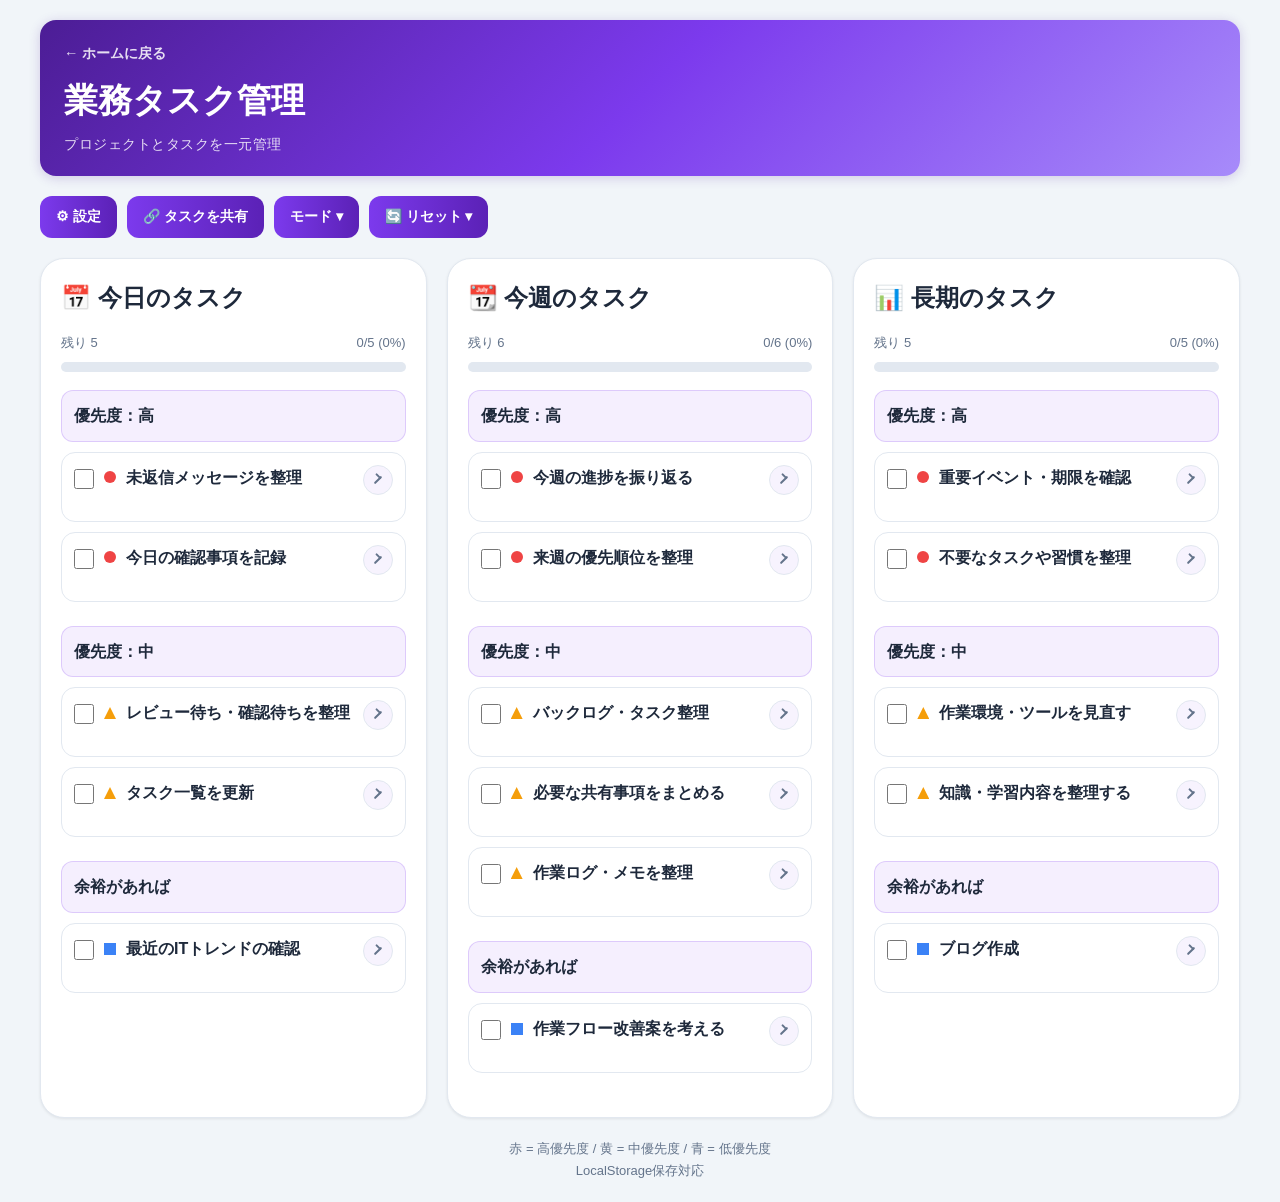
==== daily.html @ 9c2cf540 "違和感解消" ====
<!DOCTYPE html>
<html lang="ja">
<head>
  <meta charset="UTF-8">
  <meta name="viewport" content="width=device-width, initial-scale=1.0">
  <meta name="description" content="業務タスク管理 - プロジェクトとタスクを一元管理する高機能ツール">
  <title>業務タスク管理 | Focus Ops</title>
  
  <!-- CSS Modules -->
  <link rel="stylesheet" href="./css/variables.css?v=2.0.0">
  <link rel="stylesheet" href="./css/base.css?v=2.0.0">
  <link rel="stylesheet" href="./css/layout.css?v=2.0.0">
  <link rel="stylesheet" href="./css/components.css?v=2.0.0">
  <link rel="stylesheet" href="./css/tasks.css?v=2.0.0">
  <link rel="stylesheet" href="./css/modals.css?v=2.0.0">
  <link rel="stylesheet" href="./css/responsive.css?v=2.0.0">
  
  <!-- JavaScript Modules -->
  <script defer src="./js/constants.js?v=2.0.0"></script>
  <script defer src="./js/storage.js?v=2.0.0"></script>
  <script defer src="./js/state.js?v=2.0.0"></script>
  <script defer src="./js/utils.js?v=2.0.0"></script>
  <script defer src="./js/taskMetadata.js?v=2.0.0"></script>
  <script defer src="./js/taskRenderer.js?v=2.0.0"></script>
  <script defer src="./js/menuHandlers.js?v=2.0.0"></script>
  <script defer src="./js/settings.js?v=2.0.0"></script>
  <script defer src="./js/eventHandlers.js?v=2.0.0"></script>
  <script defer src="./js/main.js?v=2.0.0"></script>
</head>

<body>
  <!-- スクリーンリーダー用ライブリージョン -->
  <div id="sr-announcer" class="sr-only" role="status" aria-live="polite" aria-atomic="true"></div>

  <div class="container">
    <header>
      <div class="header-content">
        <div>
          <a href="index.html" class="home-link">← ホームに戻る</a>
          <h1 class="title">業務タスク管理</h1>
          <p class="subtitle">プロジェクトとタスクを一元管理</p>
        </div>
        <div class="mobile-actions">
          <button 
            id="menuToggleBtn" 
            class="menu-toggle" 
            type="button" 
            aria-label="メニューを開く"
            aria-expanded="false"
          >
            <span class="hamburger-icon"></span>
            <span class="hamburger-icon"></span>
            <span class="hamburger-icon"></span>
          </button>
        </div>
      </div>
    </header>

    <nav class="topbar" id="topbar" role="navigation" aria-label="タスク管理操作">
      <button
        id="settingsBtn"
        class="btn-main"
        type="button"
      >
        ⚙ 設定
      </button>

      <button
        id="shareTasksBtn"
        class="btn-main"
        type="button"
      >
        🔗 タスクを共有
      </button>

      <button
        id="restoreImportBackupBtn"
        class="btn-main"
        type="button"
        hidden
      >
        ↩ 取り込み前に戻す
      </button>

      <div class="reset-dropdown-wrap mode-dropdown-wrap">
        <button
          id="modeMenuBtn"
          class="btn-main"
          type="button"
          aria-haspopup="true"
          aria-expanded="false"
        >
          モード ▾
        </button>
        <div id="modeDropdown" class="reset-dropdown mode-dropdown" hidden>
          <button class="reset-dropdown-item mode-toggle-item" type="button" id="minimumBtn" aria-pressed="false">
            <span class="reset-item-label">最低限モード</span>
            <span class="mode-state-badge" id="minimumModeBadge">OFF</span>
          </button>
          <div class="reset-dropdown-divider"></div>
          <button class="reset-dropdown-item mode-toggle-item" type="button" id="displayModeBtn" aria-pressed="false">
            <span class="reset-item-label">表示モード</span>
            <span class="mode-state-badge" id="displayModeBadge">シンプル</span>
          </button>
          <div class="reset-dropdown-divider"></div>
          <button class="reset-dropdown-item mode-toggle-item" type="button" id="adminModeBtn" aria-pressed="false">
            <span class="reset-item-label">管理者モード</span>
            <span class="mode-state-badge" id="adminModeBadge">OFF</span>
          </button>
        </div>
      </div>

      <div class="reset-dropdown-wrap">
        <button
          id="resetMenuBtn"
          class="btn-main"
          type="button"
          aria-haspopup="true"
          aria-expanded="false"
        >
          🔄 リセット ▾
        </button>
        <div id="resetDropdown" class="reset-dropdown" hidden>
          <button class="reset-dropdown-item" type="button" id="dailyResetBtn" data-category="daily">
            <span class="reset-item-label">今日リセット</span>
            <span class="reset-item-desc">今日のチェックを解除</span>
          </button>
          <button class="reset-dropdown-item" type="button" id="weeklyResetBtn" data-category="weekly">
            <span class="reset-item-label">今週リセット</span>
            <span class="reset-item-desc">今週のチェックを解除</span>
          </button>
          <button class="reset-dropdown-item" type="button" id="seasonResetBtn" data-category="season">
            <span class="reset-item-label">長期リセット</span>
            <span class="reset-item-desc">長期タスクのチェックを解除</span>
          </button>
          <div class="reset-dropdown-divider"></div>
          <button class="reset-dropdown-item reset-dropdown-item--danger" type="button" id="resetAllBtn">
            <span class="reset-item-label">全リセット</span>
            <span class="reset-item-desc">全てのデータを初期化</span>
          </button>
        </div>
      </div>

      <button
        id="kanbanViewBtn"
        class="btn-main toggle-btn"
        type="button"
      >
        カンバンビュー
      </button>
    </nav>

    <div class="menu-overlay" id="menuOverlay"></div>

    <div id="minimumModeNotice" class="mode-notice" hidden role="status" aria-live="polite">
      <strong>最低限モード</strong>
      <span id="minimumModeNoticeText">高優先度のみ表示中</span>
    </div>

    <main class="grid" aria-label="タスクリスト">
      <section class="card" aria-labelledby="daily-title">
        <h2 id="daily-title">📅 今日のタスク</h2>

        <div class="progress-wrap">
          <div class="progress-top">
            <span id="dailyRemain" aria-live="polite"></span>
            <span id="dailyProgress" aria-live="polite"></span>
          </div>

          <div class="progress" role="progressbar" aria-label="今日のタスク進捗">
            <div class="progress-bar" id="dailyBar"></div>
          </div>
        </div>

        <div id="dailyContainer"></div>
      </section>

      <section class="card" aria-labelledby="weekly-title">
        <h2 id="weekly-title">📆 今週のタスク</h2>

        <div class="progress-wrap">
          <div class="progress-top">
            <span id="weeklyRemain" aria-live="polite"></span>
            <span id="weeklyProgress" aria-live="polite"></span>
          </div>

          <div class="progress" role="progressbar" aria-label="今週のタスク進捗">
            <div class="progress-bar" id="weeklyBar"></div>
          </div>
        </div>

        <div id="weeklyContainer"></div>
      </section>

      <section class="card" aria-labelledby="season-title">
        <h2 id="season-title">📊 長期のタスク</h2>

        <div class="progress-wrap">
          <div class="progress-top">
            <span id="seasonRemain" aria-live="polite"></span>
            <span id="seasonProgress" aria-live="polite"></span>
          </div>

          <div class="progress" role="progressbar" aria-label="長期のタスク進捗">
            <div class="progress-bar" id="seasonBar"></div>
          </div>
        </div>

        <div id="seasonContainer"></div>
      </section>
    </main>

    <!-- カンバンボード -->
    <div id="kanbanBoard" class="kanban-board" style="display:none;"></div>

    <footer class="info">
      赤 = 高優先度 / 黄 = 中優先度 / 青 = 低優先度<br>
      LocalStorage保存対応
    </footer>
  </div>

  <!-- 設定モーダル -->
  <div id="settingsModal" class="modal" role="dialog" aria-labelledby="settingsModalTitle" aria-modal="true">
    <div class="modal-content">
      <div class="modal-header">
        <h2 id="settingsModalTitle">タスク設定</h2>
        <button id="closeSettingsBtn" class="close-btn" type="button" aria-label="閉じる">&times;</button>
      </div>

      <div class="modal-body">
        <div class="tabs">
          <button id="visibilityTab" class="tab-btn active" type="button">表示設定</button>
          <button id="customTaskTab" class="tab-btn" type="button">カスタムタスク</button>
          <button id="tagProjectTab" class="tab-btn" type="button">管理</button>
        </div>

        <!-- 表示設定タブ -->
        <div id="visibilityPanel" class="tab-panel active">
          <div class="panel-header">
            <p class="panel-description">各タスクの表示/非表示を設定できます。</p>
            <button id="resetVisibilityBtn" class="btn-main btn-small" type="button">表示設定をリセット</button>
          </div>
          
          <div class="settings-section">
            <h3>今日のタスク</h3>
            <div id="dailyVisibilitySettings" class="task-list"></div>
          </div>

          <div class="settings-section">
            <h3>今週のタスク</h3>
            <div id="weeklyVisibilitySettings" class="task-list"></div>
          </div>

          <div class="settings-section">
            <h3>長期のタスク</h3>
            <div id="seasonVisibilitySettings" class="task-list"></div>
          </div>
        </div>

        <!-- カスタムタスクタブ -->
        <div id="customTaskPanel" class="tab-panel">
          <div class="panel-header">
            <p class="panel-description">独自のタスクを追加できます。</p>
            <div class="button-group">
              <button id="resetEditedDefaultTasksBtn" class="btn-main btn-small" type="button">デフォルトタスク編集をリセット</button>
              <button id="resetCustomTasksBtn" class="btn-danger btn-small" type="button">全カスタムタスクを削除</button>
            </div>
          </div>
          
          <form id="addTaskForm" class="add-task-form">
            <div class="form-group">
              <label for="taskType">カテゴリ</label>
              <select id="taskType" required>
                <option value="daily">今日のタスク</option>
                <option value="weekly">今週のタスク</option>
                <option value="season">長期のタスク</option>
              </select>
            </div>

            <div class="form-group">
              <label for="taskTitle">タスク名</label>
              <input type="text" id="taskTitle" placeholder="例: 新しいタスク" required>
            </div>

            <div class="form-group">
              <label for="taskPriority">優先度（自動でサブカテゴリ分けされます）</label>
              <select id="taskPriority" required>
                <option value="high">高（優先度：高）- 赤</option>
                <option value="mid">中（優先度：中）- 黄</option>
                <option value="low">低（余裕があれば）- 青</option>
              </select>
            </div>

            <div class="form-group">
              <label for="taskProject">プロジェクト（任意）</label>
              <select id="taskProject">
                <option value="">選択してください</option>
              </select>
            </div>

            <div class="form-group" id="taskAssigneeGroup" style="display:none;">
              <label id="taskAssigneeLabel">担当者（管理者モード時）</label>
              <div id="taskAssigneeChecklist" class="assignee-checklist" role="group" aria-labelledby="taskAssigneeLabel"></div>
              <small id="taskAssigneeHelp" class="form-help-text">複数選択可（チェックで選択）</small>
            </div>

            <div class="form-group">
              <label for="taskDeadline">締め切り（任意）</label>
              <input type="date" id="taskDeadline">
            </div>

            <div class="form-group">
              <label for="taskTags">タグ（任意・複数選択可）</label>
              <div id="taskTags" class="tag-selector"></div>
            </div>

            <div class="form-group">
              <label for="taskEstimatedTime">予想作業時間（任意）</label>
              <div class="time-input-group">
                <input type="number" id="taskEstimatedHours" min="0" max="99" placeholder="0">
                <span>時間</span>
                <input type="number" id="taskEstimatedMinutes" min="0" max="59" placeholder="0">
                <span>分</span>
              </div>
            </div>

            <div class="form-group">
              <label for="taskComment">メモ（任意）</label>
              <textarea id="taskComment" placeholder="例: 毎週月曜日に実施" rows="3"></textarea>
            </div>

            <button type="submit" class="btn-main">タスクを追加</button>
          </form>

          <div class="settings-section">
            <h3>追加済みカスタムタスク</h3>
            <div id="customTaskList" class="custom-task-list"></div>
          </div>

        </div>

        <!-- タグ・プロジェクトタブ -->
        <div id="tagProjectPanel" class="tab-panel">
          <div class="subtabs" role="tablist" aria-label="管理タブ切り替え">
            <button id="tagManagementSubTab" class="subtab-btn active" type="button">タグ</button>
            <button id="projectManagementSubTab" class="subtab-btn" type="button">プロジェクト</button>
            <button id="assigneeManagementSubTab" class="subtab-btn" type="button">担当者</button>
            <button id="managementKanbanSubTab" class="subtab-btn" type="button">カンバン管理</button>
          </div>

          <div id="tagManagementSubPanel" class="subtab-panel active">
            <div class="settings-section">
              <h3>タグ管理</h3>
              <div class="panel-header">
                <p class="panel-description">追加・編集したタグを初期状態に戻せます。</p>
                <button type="button" id="resetTagsBtn" class="btn-main btn-small">タグをリセット</button>
              </div>
              <form id="tagManagerForm" class="add-task-form">
                <div class="form-group">
                  <label for="tagManagerName">タグ名</label>
                  <input type="text" id="tagManagerName" maxlength="20" placeholder="例: 顧客対応" required>
                </div>
                <div class="form-group">
                  <label for="tagManagerColor">色</label>
                  <input type="color" id="tagManagerColor" value="#3b82f6" required>
                </div>
                <button type="submit" class="btn-main">タグを追加</button>
                <button type="button" id="tagManagerCancelEdit" class="btn-secondary cancel-edit-btn">編集をキャンセル</button>
              </form>
              <div id="tagManagerList" class="custom-task-list"></div>
            </div>
          </div>

          <div id="projectManagementSubPanel" class="subtab-panel">
            <div class="settings-section">
              <h3>プロジェクト管理</h3>
              <div class="panel-header">
                <p class="panel-description">追加・編集したプロジェクトを初期状態に戻せます。</p>
                <button type="button" id="resetProjectsBtn" class="btn-main btn-small">プロジェクトをリセット</button>
              </div>
              <form id="projectManagerForm" class="add-task-form">
                <div class="form-group">
                  <label for="projectManagerName">プロジェクト名</label>
                  <input type="text" id="projectManagerName" maxlength="20" placeholder="例: 新規施策" required>
                </div>
                <div class="form-group">
                  <label for="projectManagerColor">色</label>
                  <input type="color" id="projectManagerColor" value="#8b5cf6" required>
                </div>
                <button type="submit" class="btn-main">プロジェクトを追加</button>
                <button type="button" id="projectManagerCancelEdit" class="btn-secondary cancel-edit-btn">編集をキャンセル</button>
              </form>
              <div id="projectManagerList" class="custom-task-list"></div>
            </div>
          </div>

          <div id="assigneeManagementSubPanel" class="subtab-panel">
            <div class="settings-section">
              <h3>担当者管理</h3>
              <div class="panel-header">
                <p class="panel-description">担当者候補を登録すると、タスク編集時の候補として利用できます。</p>
              </div>
              <form id="assigneeManagerForm" class="add-task-form">
                <div class="form-group">
                  <label for="assigneeManagerName">担当者名</label>
                  <input type="text" id="assigneeManagerName" maxlength="30" placeholder="例: 山田 / Team-A" required>
                </div>
                <button type="submit" class="btn-main">担当者を追加</button>
                <button type="button" id="assigneeManagerCancelEdit" class="btn-secondary cancel-edit-btn">編集をキャンセル</button>
              </form>
              <div id="assigneeManagerList" class="custom-task-list"></div>
            </div>
          </div>

          <div id="managementKanbanSubPanel" class="subtab-panel">
            <div class="settings-section">
              <h3>ステータス管理</h3>
              <div class="panel-header">
                <p class="panel-description">カンバンのステータスを追加・編集・削除できます。</p>
                <button type="button" class="btn-main btn-small" onclick="resetKanbanStatuses()">ステータスをリセット</button>
              </div>
              <form id="statusManagerForm" class="add-task-form">
                <div class="form-group">
                  <label for="statusManagerName">ステータス名</label>
                  <input type="text" id="statusManagerName" maxlength="20" placeholder="例: テスト中" required>
                </div>
                <div class="form-group">
                  <label for="statusManagerColor">色</label>
                  <input type="color" id="statusManagerColor" value="#6b7280" required>
                </div>
                <button type="submit" class="btn-main">ステータスを追加</button>
                <button type="button" id="statusManagerCancelEdit" class="btn-secondary cancel-edit-btn" style="display:none;">編集をキャンセル</button>
              </form>
              <div id="statusManagerList" class="custom-task-list"></div>
            </div>
          </div>
        </div>
      </div>
    </div>
  </div>

  <!-- トーストコンテナ -->
  <div id="toastContainer" class="toast-container" aria-live="polite" aria-atomic="true"></div>
</body>
</html>
---- css/variables.css ----
/* ============================================================================
   CSS Variables (カラーパレット)
   ============================================================================ */
:root {
  /* 背景色 */
  --bg: #f1f5f9;
  --card: #ffffff;
  --line: #e2e8f0;

  /* テキスト色 */
  --text: #1e293b;
  --sub: #64748b;

  /* アクセント色 */
  --neon: #7c3aed;
  --purple: #5b21b6;

  /* 優先度色 */
  --high: #ef4444;
  --mid: #f59e0b;
  --low: #3b82f6;
}
---- css/base.css ----
/* ============================================================================
   リセット & 基本スタイル
   ============================================================================ */
* {
  box-sizing: border-box;
}

body {
  margin: 0;
  padding: 20px;

  background: var(--bg);

  color: var(--text);
  font-family: -apple-system, BlinkMacSystemFont, 'Segoe UI', 'Noto Sans JP', sans-serif;
  line-height: 1.6;
}

/* ============================================================================
   モーダル表示時のスクロール防止
   ============================================================================ */
body.no-scroll {
  overflow: hidden;
  /* スクロールバーの幅を動的に設定（JSから） */
}

/* ============================================================================
   アクセシビリティ: フォーカス表示
   ============================================================================ */
*:focus-visible {
  outline: 3px solid var(--neon);
  outline-offset: 2px;
  border-radius: 4px;
}

/* ボタンのフォーカス */
button:focus-visible {
  outline: 3px solid var(--neon);
  outline-offset: 3px;
  box-shadow: 0 0 0 3px rgba(124, 58, 237, 0.2);
}

/* チェックボックスのフォーカス */
input[type="checkbox"]:focus-visible {
  outline: 3px solid var(--neon);
  outline-offset: 2px;
  box-shadow: 0 0 0 3px rgba(124, 58, 237, 0.2);
}

/* タスク要素全体のフォーカス */
.task:focus-within {
  border-color: var(--neon);
  box-shadow: 0 0 0 2px rgba(124, 58, 237, 0.15);
  background: rgba(124, 58, 237, 0.03);
}

/* スクリーンリーダー専用テキスト */
.sr-only {
  position: absolute;
  width: 1px;
  height: 1px;
  padding: 0;
  margin: -1px;
  overflow: hidden;
  clip: rect(0, 0, 0, 0);
  white-space: nowrap;
  border-width: 0;
}

/* アニメーション無効化の配慮 */
@media (prefers-reduced-motion: reduce) {
  *,
  *::before,
  *::after {
    animation-duration: 0.01ms !important;
    animation-iteration-count: 1 !important;
    transition-duration: 0.01ms !important;
    scroll-behavior: auto !important;
  }
}
---- css/layout.css ----
/* ============================================================================
   レイアウト
   ============================================================================ */
.container {
  max-width: 1200px;
  margin: auto;
}

.grid {
  display: grid;
  grid-template-columns: repeat(auto-fit, minmax(300px, 1fr));
  gap: 20px;
}

/* ============================================================================
   ヘッダー & タイトル
   ============================================================================ */
header {
  background: linear-gradient(135deg, #4c1d95 0%, #7c3aed 50%, #a78bfa 100%);
  color: #fff;
  padding: 20px 24px;
  border-radius: 16px;
  box-shadow: 0 2px 12px rgba(76, 29, 149, 0.2);
  margin-bottom: 20px;
}

header .home-link {
  color: rgba(255, 255, 255, 0.85);
}

header .home-link:hover {
  color: #ffffff;
}

header .subtitle {
  color: rgba(255, 255, 255, 0.85);
  opacity: 1;
}

.header-content {
  display: flex;
  justify-content: space-between;
  align-items: center;
  margin-bottom: 0;
}

.title {
  font-size: 34px;
  font-weight: bold;
  margin: 0 0 6px 0;
}

.subtitle {
  color: var(--sub);
  margin: 0;
  font-size: 14px;
  font-weight: 500;
  letter-spacing: 0.5px;
  opacity: 0.9;
}

/* モバイルアクション（今日のタスクリセット + メニュー） */
.mobile-actions {
  display: flex;
  gap: 10px;
  align-items: center;
}

/* 表示切り替えクラス */
.mobile-only {
  display: none;
}

.desktop-only {
  display: inline-block;
}

.status-online {
  display: flex;
  align-items: center;
  justify-content: center;
  gap: 8px;
}

.status-indicator {
  width: 8px;
  height: 8px;
  border-radius: 50%;
  background: var(--neon);
  animation: pulse 2s ease-in-out infinite;
}

@keyframes pulse {
  0%, 100% {
    opacity: 1;
    transform: scale(1);
  }
  50% {
    opacity: 0.6;
    transform: scale(1.2);
  }
}

/* ハンバーガーメニューボタン */
.menu-toggle {
  display: none;
  flex-direction: column;
  justify-content: center;
  align-items: center;
  gap: 5px;
  width: 46px;
  height: 46px;
  background: rgba(255, 255, 255, 0.16);
  border: 1px solid rgba(255, 255, 255, 0.35);
  border-radius: 12px;
  box-shadow: 0 4px 14px rgba(30, 27, 75, 0.28);
  cursor: pointer;
  padding: 10px;
  z-index: 1001;
  flex-shrink: 0;
}

.menu-toggle:hover {
  background: rgba(255, 255, 255, 0.24);
  border-color: rgba(255, 255, 255, 0.55);
  transform: none;
  filter: none;
}

.menu-toggle:focus-visible {
  outline: 2px solid #ffffff;
  outline-offset: 2px;
}

.menu-toggle.active {
  background: rgba(255, 255, 255, 0.28);
}

.hamburger-icon {
  width: 22px;
  height: 2.8px;
  background: #ffffff;
  border-radius: 2px;
  transition: all 0.3s ease;
}

.menu-toggle.active .hamburger-icon:nth-child(1) {
  transform: translateY(7.5px) rotate(45deg);
}

.menu-toggle.active .hamburger-icon:nth-child(2) {
  opacity: 0;
}

.menu-toggle.active .hamburger-icon:nth-child(3) {
  transform: translateY(-7.5px) rotate(-45deg);
}

/* メニューオーバーレイ */
/* ホームに戻るリンク */
.home-link {
  display: inline-block;
  margin-bottom: 8px;
  color: #8b5cf6;
  text-decoration: none;
  font-size: 0.9rem;
  font-weight: 600;
  transition: color 0.2s;
}
.home-link:hover { color: #7c3aed; }

.menu-overlay {
  display: none;
  position: fixed;
  top: 0;
  left: 0;
  width: 100%;
  height: 100%;
  background: rgba(0, 0, 0, 0.7);
  z-index: 999;
  opacity: 0;
  transition: opacity 0.3s ease;
}

.menu-overlay.active {
  opacity: 1;
}

/* ============================================================================
   トップバー（ボタン群）
   ============================================================================ */
.topbar {
  display: flex;
  gap: 10px;
  flex-wrap: wrap;
  margin-bottom: 20px;
  align-items: center;
}

.mode-notice {
  margin: -8px 0 18px;
  padding: 10px 12px;
  border-radius: 10px;
  border: 1px solid rgba(239, 68, 68, 0.28);
  background: rgba(239, 68, 68, 0.07);
  color: #7f1d1d;
  display: flex;
  gap: 8px;
  align-items: center;
  font-size: 13px;
}

.mode-notice[hidden] {
  display: none !important;
}

.mode-notice strong {
  display: inline-flex;
  align-items: center;
  gap: 4px;
  color: #991b1b;
}

/* リセットドロップダウン */
.reset-dropdown-wrap {
  position: relative;
}

.reset-dropdown {
  position: absolute;
  top: calc(100% + 6px);
  left: 0;
  z-index: 1000;
  background: var(--card);
  border: 1px solid var(--line);
  border-radius: 12px;
  box-shadow: 0 6px 24px rgba(0, 0, 0, 0.15);
  min-width: 200px;
  overflow: hidden;
}

.reset-dropdown-item {
  display: flex;
  flex-direction: column;
  align-items: flex-start;
  width: 100%;
  padding: 10px 16px;
  background: none;
  border: none;
  border-radius: 0;
  color: var(--text);
  cursor: pointer;
  text-align: left;
  transition: background 0.15s;
  font-size: 14px;
  font-weight: normal;
}

.reset-dropdown-item:hover {
  background: rgba(124, 58, 237, 0.07);
  transform: none;
  box-shadow: none;
  filter: none;
}

.reset-item-label {
  font-weight: 700;
  font-size: 13px;
  color: var(--text);
}

.reset-item-desc {
  font-size: 11px;
  color: var(--sub);
  margin-top: 1px;
}

.reset-dropdown-item--danger .reset-item-label {
  color: #ef4444;
}

.reset-dropdown-divider {
  height: 1px;
  background: var(--line);
  margin: 4px 0;
}

/* モードドロップダウン */
.mode-dropdown {
  min-width: 180px;
}

.mode-toggle-item {
  flex-direction: row;
  align-items: center;
  justify-content: space-between;
  gap: 12px;
}

.mode-toggle-item.active .mode-state-badge {
  background: var(--neon);
  color: #fff;
}

.mode-state-badge {
  flex-shrink: 0;
  font-size: 11px;
  font-weight: 700;
  padding: 2px 8px;
  border-radius: 20px;
  background: var(--line);
  color: var(--sub);
  transition: background 0.2s, color 0.2s;
}

/* 表示モードバッジ: シンプル=青、詳細=緑 (常に色付き) */
#displayModeBadge {
  background: #3b82f6;
  color: #fff;
}

.mode-toggle-item.active #displayModeBadge {
  background: var(--neon);
  color: #fff;
}
---- css/components.css ----
/* ============================================================================
   ボタン
   ============================================================================ */
button {
  border: none;
  border-radius: 12px;
  padding: 12px 16px;
  cursor: pointer;
  font-weight: bold;
  color: white;
  transition: transform 0.2s ease;
  font-size: 14px;
}

button:hover {
  transform: translateY(-1px);
  filter: brightness(1.1);
  box-shadow: 0 4px 12px rgba(124, 58, 237, 0.3);
}

button:active {
  transform: translateY(0);
  box-shadow: none;
}

.btn-main {
  background: linear-gradient(90deg, var(--neon), var(--purple));
  position: relative;
  overflow: hidden;
}

.btn-main::before {
  content: '';
  position: absolute;
  top: -50%;
  left: -50%;
  width: 200%;
  height: 200%;
  background: linear-gradient(
    45deg,
    transparent,
    rgba(255, 255, 255, 0.1),
    transparent
  );
  transform: translateX(-100%);
  transition: transform 0.6s;
}

.btn-main:hover::before {
  transform: translateX(100%);
}

.btn-danger {
  background: linear-gradient(90deg, #ef4444, #dc2626);
  position: relative;
  overflow: hidden;
}

.btn-danger::before {
  content: '';
  position: absolute;
  top: -50%;
  left: -50%;
  width: 200%;
  height: 200%;
  background: linear-gradient(
    45deg,
    transparent,
    rgba(255, 255, 255, 0.1),
    transparent
  );
  transform: translateX(-100%);
  transition: transform 0.6s;
}

.btn-danger:hover {
  box-shadow: 0 4px 12px rgba(239, 68, 68, 0.4);
}

.btn-danger:hover::before {
  transform: translateX(100%);
}

.btn-secondary {
  background: transparent;
  border: 2px solid var(--neon);
  color: var(--neon);
}

.btn-secondary:hover {
  background: rgba(124, 58, 237, 0.08);
  box-shadow: 0 2px 8px rgba(124, 58, 237, 0.2);
}

.btn-secondary:active {
  background: rgba(124, 58, 237, 0.15);
  box-shadow: none;
}

.toggle-btn.active {
  outline: 2px solid white;
  outline-offset: 2px;
}

/* ============================================================================
   カード
   ============================================================================ */
.card {
  background: var(--card);
  border: 1px solid var(--line);
  border-radius: 24px;
  padding: 20px;

  box-shadow: 0 1px 3px rgba(0, 0, 0, 0.08);
}

.card h2 {
  margin-top: 0;
  margin-bottom: 16px;
}

/* ============================================================================
   進捗バー
   ============================================================================ */
.progress-wrap {
  margin-bottom: 18px;
}

.progress-top {
  display: flex;
  justify-content: space-between;
  color: var(--sub);
  font-size: 13px;
  margin-bottom: 8px;
}

.progress {
  height: 10px;
  background: #e2e8f0;
  border-radius: 999px;
  overflow: hidden;
}

.progress-bar {
  height: 100%;
  width: 0%;
  transition: width 0.3s ease;

  background: linear-gradient(90deg, var(--neon), var(--purple));
}

/* ============================================================================
   トーストメッセージ
   ============================================================================ */
.toast-container {
  position: fixed;
  bottom: 20px;
  right: 20px;
  z-index: 10000;
  display: flex;
  flex-direction: column;
  gap: 12px;
  pointer-events: none;
}

.toast {
  background: #ffffff;
  border: 1px solid var(--neon);
  border-radius: 12px;
  padding: 16px 20px;
  min-width: 280px;
  max-width: 400px;
  box-shadow: 0 4px 12px rgba(0, 0, 0, 0.12);
  color: var(--text);
  font-size: 14px;
  line-height: 1.5;
  pointer-events: auto;
  animation: toast-slide-in 0.3s ease-out;
  transition: opacity 0.3s ease;
  display: flex;
  align-items: flex-start;
  justify-content: space-between;
  gap: 12px;
}

.toast-body {
  display: flex;
  flex-direction: column;
  gap: 8px;
  min-width: 0;
}

.toast-message {
  white-space: pre-wrap;
  word-break: break-all;
}

.toast-actions {
  display: flex;
  flex-wrap: wrap;
  gap: 8px;
}

.toast-action-btn,
.toast-close-btn {
  border-radius: 8px;
  border: 1px solid var(--line);
  color: var(--text);
  background: #f8fafc;
  font-size: 12px;
  font-weight: 700;
  padding: 6px 9px;
  line-height: 1;
}

.toast-action-btn:hover,
.toast-close-btn:hover {
  transform: none;
  filter: none;
  box-shadow: none;
  border-color: rgba(124, 58, 237, 0.5);
  background: rgba(124, 58, 237, 0.08);
}

.toast-action-btn:disabled {
  opacity: 0.6;
  cursor: wait;
}

.toast-close-btn {
  width: 28px;
  height: 28px;
  padding: 0;
  flex-shrink: 0;
}

.toast.toast-success {
  border-color: #22c55e;
  box-shadow: 0 4px 12px rgba(34, 197, 94, 0.15);
}

.toast.toast-error {
  border-color: #ef4444;
  box-shadow: 0 4px 12px rgba(239, 68, 68, 0.15);
}

.toast.toast-info {
  border-color: #3b82f6;
  box-shadow: 0 4px 12px rgba(59, 130, 246, 0.15);
}

.toast.toast-hiding {
  opacity: 0;
  transform: translateX(120px);
}

@keyframes toast-slide-in {
  from {
    transform: translateX(400px);
    opacity: 0;
  }
  to {
    transform: translateX(0);
    opacity: 1;
  }
}

@media (max-width: 640px) {
  .toast-container {
    bottom: 10px;
    right: 10px;
    left: 10px;
  }
  
  .toast {
    min-width: unset;
    max-width: unset;
  }
}

  .empty-state-wrap {
    display: flex;
    flex-direction: column;
    align-items: center;
    gap: 10px;
  }

  .empty-state-cta {
    min-width: 180px;
  }
---- css/tasks.css ----
/* ============================================================================
   カテゴリー & タスク
   ============================================================================ */
.category {
  margin-bottom: 24px;
}

.category-header {
  padding: 12px;
  border-radius: 12px;
  background: rgba(124, 58, 237, 0.08);
  border: 1px solid rgba(124, 58, 237, 0.2);
  margin-bottom: 10px;
  font-weight: bold;
}

.task {
  display: flex;
  flex-wrap: wrap;
  align-items: flex-start;
  gap: 10px;
  position: relative;

  padding: 12px;
  border-radius: 14px;
  margin-bottom: 10px;

  background: var(--card);
  border: 1px solid var(--line);

  transition: all 0.2s ease;
  user-select: none;
}

.task:hover {
  border-color: rgba(124, 58, 237, 0.4);
  background: rgba(124, 58, 237, 0.03);
}

.task.done {
  opacity: 0.55;
}

.task.done .task-title {
  text-decoration: line-through;
}

.task input[type="checkbox"] {
  width: 20px;
  height: 20px;
  cursor: pointer;
  flex-shrink: 0;
  margin: 0;
  accent-color: var(--neon);
}

.task label,
.task-label {
  flex: 1;
  cursor: pointer;
  display: flex;
  align-items: center;
  gap: 10px;
  margin: 0;
  padding: 0;
  min-height: 24px;
}

/* 優先度インジケーター */
.priority {
  width: 12px;
  height: 12px;
  flex-shrink: 0;
  position: relative;
}

/* 高優先度: 円形 */
.high {
  background: var(--high);
  border-radius: 50%;
}

/* 中優先度: 三角形（clip-pathで実装） */
.mid {
  background: var(--mid);
  clip-path: polygon(50% 0%, 0% 100%, 100% 100%);
}

/* 低優先度: 四角形 */
.low {
  background: var(--low);
  border-radius: 0;
}

.task-title {
  font-weight: bold;
}

/* タスクのレイアウト調整 */
.task > input[type="checkbox"] {
  margin-top: 4px;
}

.task > label {
  flex: 1;
  cursor: pointer;
}

.task-edit-btn {
  margin-left: auto;
  width: 30px;
  height: 30px;
  padding: 0;
  border: 1px solid var(--line);
  border-radius: 999px;
  background: rgba(124, 58, 237, 0.06);
  color: var(--sub);
  display: inline-flex;
  align-items: center;
  justify-content: center;
  flex-shrink: 0;
}

.task-edit-btn:hover {
  color: var(--neon);
  border-color: rgba(124, 58, 237, 0.5);
  background: rgba(124, 58, 237, 0.14);
  box-shadow: 0 2px 8px rgba(124, 58, 237, 0.2);
}

.task-edit-btn:active {
  transform: translateY(0);
}

.task-edit-btn:focus-visible,
.kanban-edit-btn:focus-visible {
  outline: 2px solid var(--neon);
  outline-offset: 2px;
}

.edit-icon {
  position: relative;
  width: 12px;
  height: 12px;
  transform: rotate(-45deg);
}

.edit-icon::before,
.edit-icon::after {
  content: '';
  position: absolute;
  background: currentColor;
  border-radius: 999px;
}

.edit-icon::before {
  width: 10px;
  height: 2px;
  top: 5px;
  left: 1px;
}

.edit-icon::after {
  width: 2px;
  height: 7px;
  top: 0;
  left: 8px;
}

/* コメント表示（読み取り専用） */
.task > .comment-display {
  width: 100%;
  margin-top: 8px;
  padding: 10px 12px;
  background: rgba(124, 58, 237, 0.06);
  border-left: 3px solid var(--neon);
  border-radius: 6px;
  color: var(--text);
  font-size: 13px;
  line-height: 1.5;
  white-space: pre-wrap;
  word-wrap: break-word;
}

/* ============================================================================
   タスクメタ情報（プロジェクト、タグ、締め切り、時間）
   ============================================================================ */
.task-meta {
  display: flex;
  flex-wrap: wrap;
  gap: 6px;
  width: 100%;
  margin-top: 4px;
  align-items: center;
}

.task-badge {
  display: inline-block;
  padding: 3px 10px;
  border-radius: 12px;
  font-size: 12px;
  font-weight: 600;
  color: #fff;
  white-space: nowrap;
  text-shadow: 0 1px 2px rgba(0, 0, 0, 0.3);
}

.project-badge {
  border: 1px solid rgba(255, 255, 255, 0.2);
}

.tag-badge {
  border: 1px solid rgba(255, 255, 255, 0.15);
  opacity: 0.9;
}

.assignee-badge {
  background: #e0e7ff;
  color: #312e81;
  border: 1px solid #a5b4fc;
  text-shadow: none;
  font-weight: 700;
}

.task-deadline {
  display: inline-flex;
  align-items: center;
  gap: 4px;
  padding: 3px 8px;
  border-radius: 10px;
  font-size: 12px;
  font-weight: 700;
  background: #e2e8f0;
  color: #334155;
  border: 1px solid #cbd5e1;
}

.task-deadline.deadline-overdue {
  background: #fee2e2;
  color: #b91c1c;
  border-color: #fca5a5;
  animation: pulse-deadline 2s infinite;
}

.task-deadline.deadline-today {
  background: #ffedd5;
  color: #9a3412;
  border-color: #fdba74;
}

.task-deadline.deadline-soon {
  background: #fef3c7;
  color: #854d0e;
  border-color: #fcd34d;
}

.task-time {
  display: inline-block;
  padding: 3px 8px;
  border-radius: 10px;
  font-size: 12px;
  font-weight: 600;
  background: rgba(59, 130, 246, 0.15);
  color: #93c5fd;
  border: 1px solid rgba(59, 130, 246, 0.25);
}

@keyframes pulse-deadline {
  0%, 100% {
    opacity: 1;
  }
  50% {
    opacity: 0.7;
  }
}

/* ============================================================================
   フッター
   ============================================================================ */
.info {
  margin-top: 20px;
  color: var(--sub);
  font-size: 13px;
  line-height: 1.7;
  text-align: center;
}

/* ============================================================================
   カンバンステータスバッジ（リストビュー）
   ============================================================================ */
.task-status-badge {
  border: 1px solid rgba(255, 255, 255, 0.45);
  border-radius: 999px;
  color: #fff;
  font-size: 0.72em;
  font-weight: 600;
  padding: 3px 11px;
  cursor: pointer;
  flex-shrink: 0;
  text-shadow: 0 1px 2px rgba(0, 0, 0, 0.3);
  transition: opacity 0.15s, transform 0.15s, box-shadow 0.15s;
  white-space: nowrap;
  box-shadow: inset 0 0 0 1px rgba(255, 255, 255, 0.08);
}

.task-status-badge:hover {
  opacity: 0.82;
  transform: translateY(-1px);
}

/* ステータス変更ドロップダウン */
.status-dropdown {
  position: fixed;
  z-index: 9999;
  background: var(--card);
  border: 1px solid var(--line);
  border-radius: 10px;
  box-shadow: 0 4px 20px rgba(0, 0, 0, 0.18);
  overflow: hidden;
  min-width: 140px;
}

.status-dropdown-item {
  display: flex;
  align-items: center;
  gap: 8px;
  width: 100%;
  text-align: left;
  padding: 8px 14px;
  border: none;
  background: none;
  color: var(--text);
  cursor: pointer;
  font-size: 0.9em;
  transition: background 0.15s;
}

.status-dropdown-item:hover {
  background: rgba(124, 58, 237, 0.08);
}

.status-dropdown-item.active {
  font-weight: 700;
  color: var(--neon);
}

.status-dot {
  width: 10px;
  height: 10px;
  border-radius: 50%;
  flex-shrink: 0;
}

/* ============================================================================
   カンバンボード
   ============================================================================ */
.kanban-board {
  display: none;
  flex-direction: row;
  gap: 16px;
  overflow-x: auto;
  padding: 16px 24px 24px;
  align-items: flex-start;
  min-height: 400px;
}

.kanban-column {
  flex: 0 0 270px;
  min-width: 220px;
  background: var(--card);
  border-radius: 14px;
  border: 1px solid var(--line);
  display: flex;
  flex-direction: column;
  max-height: 78vh;
}

.kanban-column-header {
  padding: 12px 16px;
  border-top: 4px solid transparent;
  border-radius: 14px 14px 0 0;
  display: flex;
  justify-content: space-between;
  align-items: center;
  font-weight: 700;
  background: var(--card);
  flex-shrink: 0;
}

.kanban-column-title {
  font-size: 0.95em;
}

.kanban-count {
  background: var(--line);
  border-radius: 999px;
  padding: 2px 9px;
  font-size: 0.78em;
  font-weight: 600;
  color: var(--sub);
}

.kanban-cards {
  padding: 10px 12px 12px;
  display: flex;
  flex-direction: column;
  gap: 8px;
  overflow-y: auto;
  flex: 1;
}

.kanban-card {
  background: var(--bg);
  border: 1px solid var(--line);
  border-radius: 10px;
  padding: 10px 12px;
  display: flex;
  flex-direction: column;
  gap: 6px;
  transition: border-color 0.2s;
}

.kanban-card:hover {
  border-color: rgba(124, 58, 237, 0.35);
}

.kanban-card.done .kanban-card-title {
  text-decoration: line-through;
  opacity: 0.6;
}

.kanban-card-top {
  display: flex;
  align-items: center;
  gap: 6px;
  flex-wrap: wrap;
}

.kanban-edit-btn {
  margin-left: auto;
  width: 24px;
  height: 24px;
  padding: 0;
  border: 1px solid var(--line);
  border-radius: 999px;
  background: rgba(124, 58, 237, 0.06);
  color: var(--sub);
  display: inline-flex;
  align-items: center;
  justify-content: center;
  flex-shrink: 0;
}

.kanban-edit-btn:hover {
  color: var(--neon);
  border-color: rgba(124, 58, 237, 0.5);
  background: rgba(124, 58, 237, 0.14);
  box-shadow: 0 2px 8px rgba(124, 58, 237, 0.2);
}

.kanban-type-badge {
  font-size: 0.72em;
  padding: 2px 8px;
  border-radius: 999px;
  font-weight: 600;
}

.type-daily   { background: rgba(236, 72, 153, 0.15); color: #db2777; }
.type-weekly  { background: rgba(59, 130, 246, 0.15);  color: #2563eb; }
.type-season  { background: rgba(16, 185, 129, 0.15);  color: #059669; }

.kanban-card-title {
  font-size: 0.88em;
  font-weight: 600;
  line-height: 1.4;
}

.kanban-card-meta {
  display: flex;
  flex-wrap: wrap;
  gap: 4px;
}

.kanban-card-meta .task-badge {
  font-size: 11px;
  padding: 2px 8px;
}

.kanban-card-meta .task-deadline {
  font-size: 11px;
  padding: 2px 7px;
}

.kanban-card-comment {
  font-size: 0.78em;
  color: var(--sub);
  font-style: italic;
  line-height: 1.4;
}

.kanban-card-assignee {
  font-size: 0.8em;
  color: #312e81;
  font-weight: 700;
  line-height: 1.3;
  background: #eef2ff;
  border: 1px solid #c7d2fe;
  border-radius: 10px;
  padding: 4px 8px;
}

.kanban-card-footer {
  margin-top: 2px;
}

.kanban-status-select {
  width: 100%;
  font-size: 0.8em;
  padding: 4px 8px;
  border-radius: 6px;
  border: 1px solid var(--line);
  background: var(--card);
  color: var(--text);
  cursor: pointer;
}

/* ============================================================================
   ユーティリティクラス
   ============================================================================ */
.hidden {
  display: none;
}
---- css/modals.css ----
/* ============================================================================
   設定モーダル
   ============================================================================ */
.modal {
  display: none;
  position: fixed;
  z-index: 2000;
  left: 0;
  top: 0;
  width: 100%;
  height: 100%;
  overflow: hidden;
  background-color: rgba(0, 0, 0, 0.8);
  align-items: center;
  justify-content: center;
  padding: 20px;
}

.modal-content {
  background: var(--card);
  border: 1px solid var(--line);
  border-radius: 20px;
  width: 100%;
  max-width: 700px;
  max-height: 90vh;
  display: flex;
  flex-direction: column;
  box-shadow: 0 8px 30px rgba(0, 0, 0, 0.12);
}

.modal-header {
  display: flex;
  justify-content: space-between;
  align-items: center;
  padding: 20px 24px;
  border-bottom: 1px solid var(--line);
}

.modal-header h2 {
  margin: 0;
  font-size: 22px;
}

.close-btn {
  background: transparent;
  border: none;
  font-size: 32px;
  color: var(--sub);
  cursor: pointer;
  padding: 0;
  width: 40px;
  height: 40px;
  display: flex;
  align-items: center;
  justify-content: center;
  border-radius: 8px;
  transition: all 0.2s ease;
}

.close-btn:hover {
  background: rgba(0, 0, 0, 0.06);
  color: var(--text);
  transform: none;
}

.modal-body {
  padding: 24px;
  overflow-y: auto;
  flex: 1;
  min-height: 0;
  -webkit-overflow-scrolling: touch; /* iOS向けスムーズスクロール */
  scrollbar-width: thin;
  scrollbar-color: rgba(124, 58, 237, 0.3) transparent;
}

.modal-body::-webkit-scrollbar {
  width: 8px;
}

.modal-body::-webkit-scrollbar-track {
  background: transparent;
}

.modal-body::-webkit-scrollbar-thumb {
  background: rgba(124, 58, 237, 0.3);
  border-radius: 4px;
}

.modal-body::-webkit-scrollbar-thumb:hover {
  background: rgba(124, 58, 237, 0.5);
}

/* タブ */
.tabs {
  display: flex;
  gap: 10px;
  margin-bottom: 24px;
  border-bottom: 2px solid var(--line);
}

.tab-btn {
  background: transparent;
  border: none;
  padding: 12px 20px;
  cursor: pointer;
  color: var(--sub);
  border-radius: 0;
  border-bottom: 3px solid transparent;
  transition: all 0.2s ease;
  font-weight: bold;
  font-size: 15px;
}

.tab-btn:hover {
  color: var(--text);
  background: rgba(124, 58, 237, 0.05);
  transform: none;
}

.tab-btn.active {
  color: var(--neon);
  border-bottom-color: var(--neon);
}

.tab-panel {
  display: none;
}

.tab-panel.active {
  display: block;
}

.subtabs {
  display: flex;
  gap: 8px;
  margin-bottom: 20px;
  border-bottom: 1px solid var(--line);
  padding-bottom: 8px;
}

.subtab-btn {
  background: rgba(124, 58, 237, 0.04);
  border: 1px solid var(--line);
  border-radius: 10px;
  padding: 8px 14px;
  cursor: pointer;
  color: var(--sub);
  font-weight: bold;
  font-size: 14px;
  transition: all 0.2s ease;
}

.subtab-btn:hover {
  color: var(--text);
  border-color: rgba(124, 58, 237, 0.35);
  background: rgba(124, 58, 237, 0.08);
  transform: none;
}

.subtab-btn.active {
  color: var(--neon);
  border-color: var(--neon);
  background: rgba(124, 58, 237, 0.12);
}

.subtab-panel {
  display: none;
}

.subtab-panel.active {
  display: block;
}

.panel-header {
  display: flex;
  justify-content: space-between;
  align-items: center;
  gap: 12px;
  margin-bottom: 20px;
  flex-wrap: wrap;
}

.panel-description {
  color: var(--sub);
  margin: 0;
  font-size: 14px;
  flex: 1;
  min-width: 200px;
}

.button-group {
  display: flex;
  gap: 8px;
  flex-wrap: wrap;
  align-items: center;
}

.manager-action-groups {
  justify-content: flex-end;
}

.manager-primary-actions,
.manager-move-actions {
  display: inline-flex;
  gap: 6px;
  align-items: center;
}

.manager-move-actions {
  padding-left: 8px;
  border-left: 1px solid var(--line);
}

/* 設定セクション */
.settings-section {
  margin-bottom: 30px;
}

.settings-section h3 {
  margin-top: 0;
  margin-bottom: 16px;
  font-size: 18px;
  color: var(--neon);
}

.task-list {
  display: flex;
  flex-direction: column;
  gap: 8px;
}

.visibility-item {
  display: flex;
  flex-direction: row;
  align-items: flex-start;
  gap: 12px;
  padding: 12px 14px;
  background: rgba(124, 58, 237, 0.02);
  border-radius: 8px;
  border: 1px solid var(--line);
  transition: all 0.2s ease;
}

.visibility-item:hover {
  background: rgba(124, 58, 237, 0.05);
  border-color: rgba(124, 58, 237, 0.3);
}

.visibility-item-header {
  display: flex;
  align-items: flex-start;
  gap: 10px;
  flex: 1;
  min-width: 0;
}

.visibility-item input[type="checkbox"] {
  width: 20px;
  height: 20px;
  cursor: pointer;
  margin: 0;
  flex-shrink: 0;
  accent-color: var(--neon);
}

.visibility-item label {
  cursor: pointer;
  flex: 1;
  margin: 0;
  padding-top: 2px;
  font-size: 14px;
  line-height: 1.5;
  word-wrap: break-word;
  white-space: normal;
  color: var(--text);
}

.visibility-item .btn-small {
  flex-shrink: 0;
  align-self: center;
}

.visibility-item-actions {
  display: flex;
  gap: 6px;
  flex-shrink: 0;
  align-self: center;
}

/* カスタムタスクフォーム */
.add-task-form {
  background: rgba(124, 58, 237, 0.02);
  border: 1px solid var(--line);
  border-radius: 12px;
  padding: 20px;
  margin-bottom: 30px;
}

.form-group {
  margin-bottom: 16px;
}

.form-group:last-of-type {
  margin-bottom: 20px;
}

.form-group label {
  display: block;
  margin-bottom: 8px;
  font-weight: bold;
  font-size: 14px;
  color: var(--text);
}

.form-group input,
.form-group select,
.form-group textarea {
  width: 100%;
  padding: 10px 14px;
  background: #f8fafc;
  border: 1px solid var(--line);
  border-radius: 8px;
  color: var(--text);
  font-size: 14px;
  font-family: inherit;
  transition: all 0.2s ease;
}

.form-group select {
  appearance: none;
  background-image: none;
  background-color: #f8fafc;
  background-position: right 12px center;
  background-repeat: no-repeat;
  background-size: auto;
  padding-right: 40px;
  cursor: pointer;
  position: relative;
}

.form-group select:hover {
  border-color: rgba(124, 58, 237, 0.4);
}

/* セレクトボックスの矢印アイコン */
.form-group {
  position: relative;
}

.form-group:has(select)::after {
  content: '▼';
  position: absolute;
  right: 14px;
  top: calc(50% + 12px);
  transform: translateY(-50%);
  color: var(--neon);
  font-size: 12px;
  pointer-events: none;
  transition: all 0.2s ease;
}

.form-group:has(select:hover)::after,
.form-group:has(select:focus)::after {
  color: var(--text);
}

.form-group:has(select[multiple])::after {
  display: none;
}

.assignee-checklist {
  display: flex;
  flex-wrap: wrap;
  gap: 8px;
  padding: 10px;
  background: #f8fafc;
  border: 1px solid var(--line);
  border-radius: 8px;
  min-height: 56px;
}

.assignee-checkbox-label {
  display: inline-flex;
  align-items: center;
  gap: 6px;
  padding: 4px 10px;
  border-radius: 999px;
  border: 1px solid #c7d2fe;
  background: #eef2ff;
  color: #312e81;
  font-size: 12px;
  font-weight: 600;
  cursor: pointer;
}

.assignee-checkbox {
  width: 14px !important;
  height: 14px !important;
  margin: 0 !important;
  cursor: pointer;
}

.form-help-text {
  display: block;
  margin-top: 6px;
  font-size: 12px;
  color: var(--sub);
}

/* 時間入力グループ */
.time-input-group {
  display: flex;
  align-items: center;
  gap: 8px;
  flex-wrap: wrap;
}

.time-input-group input[type="number"] {
  width: 70px !important;
  text-align: center;
  -moz-appearance: textfield;
}

.time-input-group input[type="number"]::-webkit-outer-spin-button,
.time-input-group input[type="number"]::-webkit-inner-spin-button {
  -webkit-appearance: none;
  margin: 0;
}

.time-input-group span {
  color: var(--sub);
  font-size: 14px;
  font-weight: 600;
}

/* タグセレクタ */
.tag-selector {
  display: flex;
  flex-wrap: wrap;
  gap: 8px;
  padding: 10px;
  background: #f8fafc;
  border: 1px solid var(--line);
  border-radius: 8px;
  min-height: 50px;
}

.tag-checkbox-label {
  display: inline-flex !important;
  align-items: center;
  gap: 6px;
  cursor: pointer;
  transition: opacity 0.2s ease;
  margin: 0 !important;
}

.tag-checkbox-label:hover {
  opacity: 0.85;
}

.tag-checkbox {
  width: 16px !important;
  height: 16px !important;
  margin: 0 !important;
  cursor: pointer;
}

.tag-checkbox + span {
  display: inline-block;
  padding: 4px 10px;
  border-radius: 12px;
  font-size: 12px;
  font-weight: 600;
  color: #fff;
  border: 1px solid rgba(255, 255, 255, 0.2);
  transition: all 0.2s ease;
}

.tag-checkbox:checked + span {
  border-width: 2px;
}

/* セレクトボックスのオプション */
.form-group select option {
  background: #ffffff;
  color: var(--text);
  padding: 10px;
}

.form-group textarea {
  resize: vertical;
  min-height: 60px;
  line-height: 1.5;
}

.form-group input:hover,
.form-group textarea:hover {
  border-color: rgba(124, 58, 237, 0.4);
  background: #f1f5f9;
}

/* リセットパネル */
.reset-panel-grid {
  display: grid;
  grid-template-columns: repeat(auto-fit, minmax(200px, 1fr));
  gap: 16px;
}

.reset-panel-item {
  background: rgba(124, 58, 237, 0.03);
  border: 1px solid var(--line);
  border-radius: 12px;
  padding: 16px 18px;
  display: flex;
  flex-direction: column;
  gap: 6px;
}

.reset-panel-item h3 {
  margin: 0;
  font-size: 15px;
  color: var(--text);
}

.reset-panel-item p {
  margin: 0;
  font-size: 13px;
  color: var(--sub);
  flex: 1;
}

.reset-panel-item button {
  margin-top: 8px;
  align-self: flex-start;
}

.form-group input:focus,
.form-group select:focus,
.form-group textarea:focus {
  outline: none;
  border-color: var(--neon);
  box-shadow: 0 0 0 3px rgba(124, 58, 237, 0.15);
  background: #ffffff;
}

.form-group input::placeholder,
.form-group textarea::placeholder {
  color: var(--sub);
  opacity: 0.6;
}

/* カスタムタスクリスト */
.custom-task-list {
  display: flex;
  flex-direction: column;
  gap: 10px;
}

.custom-task-item {
  display: flex;
  justify-content: space-between;
  align-items: center;
  gap: 16px;
  padding: 14px;
  background: rgba(124, 58, 237, 0.02);
  border: 1px solid var(--line);
  border-radius: 10px;
}

.task-info {
  flex: 1;
}

.task-info strong {
  color: var(--text);
  font-size: 15px;
}

.task-info small {
  color: var(--sub);
  font-size: 13px;
}

.btn-small {
  padding: 8px 14px;
  font-size: 13px;
  border-radius: 8px;
}

.empty-message {
  color: var(--sub);
  text-align: center;
  padding: 30px;
  font-size: 14px;
}

/* 編集通知 */
.edit-notice {
  background: var(--purple);
  color: white;
  padding: 8px 12px;
  border-radius: 8px;
  margin-bottom: 12px;
  font-size: 14px;
  display: none;
}

/* 編集キャンセルボタン */
.cancel-edit-btn {
  display: none;
  margin-left: 8px;
}

/* タスクコメント表示 */
.task-comment-small {
  color: var(--purple);
  margin-top: 4px;
  display: block;
}

.manager-item-title {
  display: inline-flex;
  align-items: center;
  gap: 8px;
}

.manager-color-dot {
  width: 14px;
  height: 14px;
  border-radius: 50%;
  border: 1px solid rgba(15, 23, 42, 0.2);
  flex-shrink: 0;
}

/* ============================================================================
   Cookie同意バナー
   ============================================================================ */
.cookie-consent {
  position: fixed;
  bottom: 0;
  left: 0;
  right: 0;
  background: #ffffff;
  border-top: 2px solid var(--neon);
  padding: 20px;
  box-shadow: 0 -4px 20px rgba(0, 0, 0, 0.12);
  z-index: 10000;
  animation: slideUp 0.3s ease-out;
  display: none;
}

@keyframes slideUp {
  from {
    transform: translateY(100%);
    opacity: 0;
  }
  to {
    transform: translateY(0);
    opacity: 1;
  }
}

.cookie-consent-content {
  max-width: 1200px;
  margin: 0 auto;
}

.cookie-consent h3 {
  margin: 0 0 10px 0;
  color: var(--neon);
  font-size: 18px;
}

.cookie-consent p {
  margin: 0 0 16px 0;
  color: var(--text);
  font-size: 14px;
  line-height: 1.6;
}

.cookie-consent-actions {
  display: flex;
  gap: 12px;
  flex-wrap: wrap;
}

.btn-secondary {
  background: transparent;
  color: var(--text);
  border: 1px solid var(--line);
  padding: 10px 20px;
  border-radius: 8px;
  cursor: pointer;
  font-size: 14px;
  transition: all 0.2s;
}

.btn-secondary:hover {
  background: rgba(255, 255, 255, 0.05);
  border-color: var(--sub);
}

/* フッターリンク */
.footer-links {
  margin-top: 10px;
}

.footer-link {
  background: none;
  border: none;
  color: var(--neon);
  text-decoration: underline;
  cursor: pointer;
  font-size: 13px;
  padding: 4px 8px;
  transition: opacity 0.2s;
}

.footer-link:hover {
  opacity: 0.8;
}

/* プライバシーポリシーモーダル */
.privacy-content h3 {
  color: var(--neon);
  font-size: 16px;
  margin: 20px 0 10px 0;
}

.privacy-content h3:first-child {
  margin-top: 0;
}

.privacy-content p {
  margin: 10px 0;
  line-height: 1.8;
}

.privacy-content ul {
  margin: 10px 0;
  padding-left: 24px;
  line-height: 1.8;
}

.privacy-content a {
  color: var(--neon);
  text-decoration: underline;
}

.privacy-content a:hover {
  opacity: 0.8;
}

/* ============================================================================
   モーダルアニメーション
   ============================================================================ */
.modal {
  animation: fadeIn 0.2s ease-out;
}

.modal-content {
  animation: scaleIn 0.3s cubic-bezier(0.34, 1.56, 0.64, 1);
}

@keyframes fadeIn {
  from {
    opacity: 0;
  }
  to {
    opacity: 1;
  }
}

@keyframes scaleIn {
  from {
    opacity: 0;
    transform: scale(0.95);
  }
  to {
    opacity: 1;
    transform: scale(1);
  }
}
---- css/responsive.css ----
/* ============================================================================
   レスポンシブ対応
   ============================================================================ */

/* タブレット対応 */
@media (max-width: 1024px) {
  .grid {
    grid-template-columns: repeat(auto-fit, minmax(320px, 1fr));
  }

  .topbar {
    display: grid;
    grid-template-columns: repeat(2, minmax(0, 1fr));
    gap: 8px;
  }

  .topbar #shareTasksBtn {
    grid-column: 1 / -1;
  }

  .topbar .reset-dropdown-wrap,
  .topbar .mode-dropdown-wrap {
    width: 100%;
  }

  .topbar > button,
  .topbar .reset-dropdown-wrap > button,
  .topbar .mode-dropdown-wrap > button {
    width: 100%;
  }
}

/* モバイル対応 */
@media (max-width: 700px) {
  body {
    padding: 14px;
  }

  .title {
    font-size: 24px;
  }

  .subtitle {
    font-size: 14px;
  }

  .card {
    padding: 16px;
    border-radius: 18px;
  }

  .grid {
    grid-template-columns: 1fr;
  }

  /* ヘッダー（モバイル） */
  .header-content {
    gap: 8px;
  }

  .mobile-actions {
    gap: 6px;
    flex-shrink: 0;
  }

  /* 表示切り替え */
  .mobile-only {
    display: inline-block;
  }

  .desktop-only {
    display: none;
  }

  /* ハンバーガーメニュー表示 */
  .menu-toggle {
    display: flex;
    position: relative;
    z-index: 1001;
  }

  .menu-toggle.active {
    position: fixed;
    top: 20px;
    right: 20px;
    background: #ffffff;
    border-color: var(--line);
    box-shadow: 0 6px 18px rgba(15, 23, 42, 0.16);
  }

  .menu-toggle.active .hamburger-icon {
    background: var(--neon);
  }

  .menu-overlay.active {
    display: block;
  }

  /* スライドメニュー */
  .topbar {
    position: fixed;
    top: 0;
    right: -100%;
    width: 80%;
    max-width: 320px;
    height: 100vh;
    background: var(--card);
    border-left: 1px solid var(--line);
    flex-direction: column;
    padding: 120px 20px 20px;
    margin: 0;
    z-index: 1000;
    transition: right 0.3s ease;
    overflow-y: auto;
    box-shadow: -4px 0 20px rgba(0, 0, 0, 0.1);
    display: flex;
    grid-template-columns: none;
  }

  .topbar.active {
    right: 0;
  }

  .topbar button {
    width: 100%;
    margin-bottom: 10px;
  }

  .topbar .reset-dropdown-wrap,
  .topbar .mode-dropdown-wrap {
    width: 100%;
    margin-bottom: 10px;
  }

  .topbar .reset-dropdown-wrap > button,
  .topbar .mode-dropdown-wrap > button {
    margin-bottom: 0;
  }

  .topbar button:last-child,
  .topbar .reset-dropdown-wrap:last-child,
  .topbar .mode-dropdown-wrap:last-child {
    margin-bottom: 0;
  }

  /* タスクコメント表示（モバイル） */
  .task > .comment-display {
    font-size: 12px;
    padding: 8px 10px;
  }

  /* モーダル対応 */
  .modal {
    padding: 0;
    align-items: flex-end;
    justify-content: center;
    overflow: hidden;
  }

  .modal-content {
    max-height: 85vh;
    margin-top: 0;
    margin-bottom: 0;
    border-radius: 20px 20px 0 0;
    width: 100%;
    max-width: 100%;
  }

  .modal-header {
    padding: 18px 20px;
    background: var(--card);
    flex-shrink: 0;
  }

  .modal-header h2 {
    font-size: 19px;
  }

  .close-btn {
    width: 40px;
    height: 40px;
    font-size: 30px;
  }

  .modal-body {
    padding: 20px;
    flex: 1;
    min-height: 0;
    overflow-y: auto;
  }

  .tabs {
    display: grid;
    grid-template-columns: 1fr 1fr;
    gap: 8px;
    border-bottom: none;
    margin-bottom: 20px;
  }

  .tab-btn {
    border: 1px solid var(--line);
    border-radius: 10px;
    text-align: center;
    padding: 10px 6px;
    font-size: 13px;
    line-height: 1.3;
    white-space: normal;
    word-break: break-all;
  }

  .tab-btn.active {
    background: rgba(124, 58, 237, 0.08);
    border-color: var(--neon);
    color: var(--neon);
  }

  .subtabs {
    display: grid;
    grid-template-columns: repeat(2, minmax(0, 1fr));
    gap: 8px;
    border-bottom: none;
    padding-bottom: 0;
    margin-bottom: 18px;
  }

  .subtab-btn {
    width: 100%;
    text-align: center;
    padding: 10px 8px;
    font-size: 13px;
  }

  .panel-header {
    flex-direction: column;
    align-items: stretch;
    gap: 12px;
    margin-bottom: 24px;
  }

  .panel-description {
    font-size: 14px;
    min-width: 100%;
    line-height: 1.5;
  }

  .panel-header .btn-main,
  .panel-header .btn-danger,
  .panel-header .btn-small {
    width: 100%;
    text-align: center;
  }

  .button-group {
    width: 100%;
    flex-direction: column;
  }

  .button-group button {
    width: 100%;
  }

  .manager-primary-actions,
  .manager-move-actions {
    width: 100%;
    display: grid;
    grid-template-columns: 1fr 1fr;
    gap: 8px;
  }

  .manager-move-actions {
    padding-left: 0;
    border-left: none;
  }

  .custom-task-item .button-group.manager-action-groups {
    display: block;
    grid-template-columns: none;
  }

  .add-task-form {
    padding: 16px;
    margin-bottom: 24px;
    border-radius: 16px;
  }

  .form-group {
    margin-bottom: 16px;
  }

  .form-group label {
    font-size: 14px;
    margin-bottom: 8px;
  }

  .form-group input,
  .form-group select,
  .form-group textarea {
    padding: 12px 14px;
    font-size: 15px;
    border-radius: 10px;
  }

  .custom-task-item {
    flex-direction: column;
    align-items: stretch;
    gap: 14px;
    padding: 14px;
    border-radius: 12px;
  }

  .custom-task-item .task-info {
    width: 100%;
  }

  .custom-task-item .task-info strong {
    font-size: 15px;
    display: block;
    margin-bottom: 4px;
  }

  .custom-task-item .task-info small {
    font-size: 13px;
  }

  .custom-task-item .button-group {
    width: 100%;
    display: grid;
    grid-template-columns: 1fr 1fr;
    gap: 8px;
  }

  .custom-task-item .button-group button {
    width: 100%;
  }

  #tagManagerForm button[type="submit"],
  #tagManagerForm .cancel-edit-btn,
  #projectManagerForm button[type="submit"],
  #projectManagerForm .cancel-edit-btn,
  #statusManagerForm button[type="submit"],
  #statusManagerForm .cancel-edit-btn {
    width: 100%;
    margin-left: 0;
  }

  #tagManagerForm .cancel-edit-btn,
  #projectManagerForm .cancel-edit-btn,
  #statusManagerForm .cancel-edit-btn {
    display: block !important;
    margin-top: 8px;
  }

  .settings-section {
    margin-bottom: 28px;
  }

  .settings-section:last-child {
    margin-bottom: 0;
  }

  .settings-section h3 {
    font-size: 17px;
    margin-bottom: 14px;
  }

  /* visibility-itemを2行レイアウトに改善 */
  .visibility-item {
    display: flex;
    flex-direction: column;
    gap: 10px;
    padding: 12px 14px;
    border-radius: 12px;
  }

  .visibility-item-header {
    display: flex;
    align-items: center;
    gap: 10px;
  }

  .visibility-item input[type="checkbox"] {
    width: 20px;
    height: 20px;
    flex-shrink: 0;
  }

  .visibility-item label {
    font-size: 14px;
    flex: 1;
    line-height: 1.4;
  }

  .visibility-item .btn-small {
    padding: 10px 16px;
    font-size: 13px;
    width: 100%;
    margin-left: 0;
  }

  /* アクションボタン群を全幅に展開 */
  .visibility-item-actions {
    width: 100%;
    align-self: stretch;
  }

  .visibility-item-actions .btn-small,
  .visibility-item-actions .btn-danger {
    flex: 1;
    padding: 10px 8px;
    font-size: 13px;
  }

  .btn-small {
    padding: 10px 16px;
    font-size: 13px;
  }

  .empty-message {
    padding: 24px;
    font-size: 14px;
  }

  /* Cookie同意バナー（モバイル） */
  .cookie-consent {
    padding: 16px;
  }

  .cookie-consent h3 {
    font-size: 16px;
  }

  .cookie-consent p {
    font-size: 13px;
  }

  .cookie-consent-actions {
    flex-direction: column;
  }

  /* SP版モーダルアニメーション */
  .modal-content {
    animation: slideUp 0.3s cubic-bezier(0.34, 1.56, 0.64, 1);
  }

  @keyframes slideUp {
    from {
      opacity: 0;
      transform: translateY(100%);
    }
    to {
      opacity: 1;
      transform: translateY(0);
    }
  }
}

/* 小型スマートフォン対応 */
@media (max-width: 480px) {
  body {
    padding: 10px;
  }

  .title {
    font-size: 20px;
  }

  .topbar {
    width: 90%;
  }

  .status-grid {
    gap: 10px;
  }

  .status-value {
    font-size: 14px;
  }
}
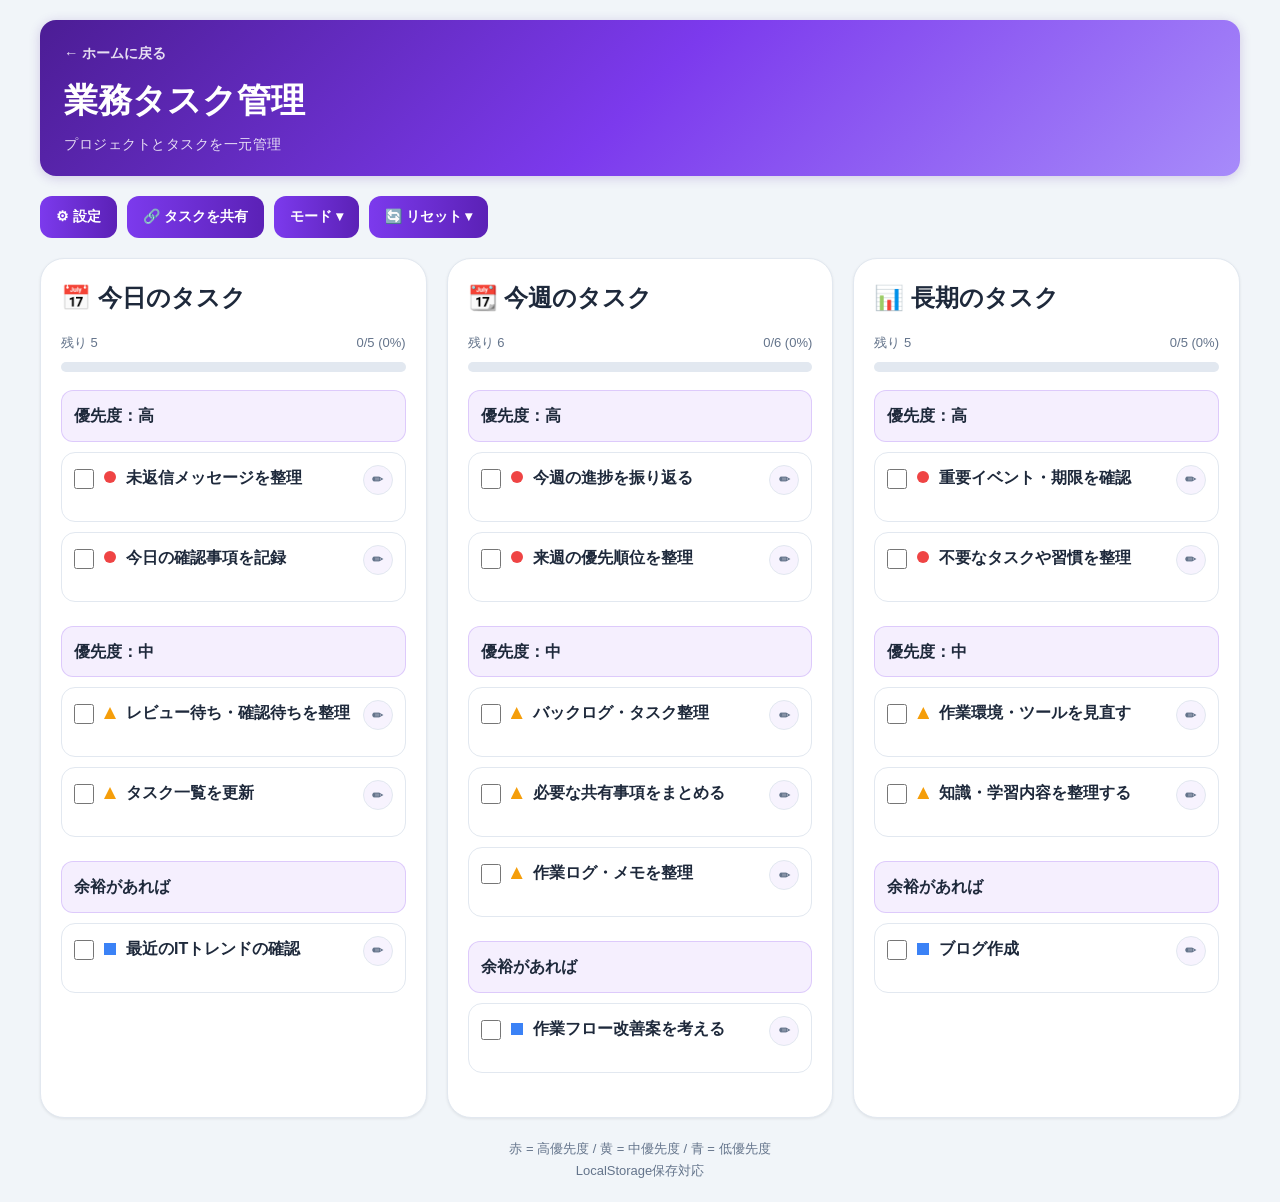
==== commit 64929412: "バックアップについてプルダウン化" ====
--- a/daily.html
+++ b/daily.html
@@ -73,14 +73,28 @@
         🔗 タスクを共有
       </button>
 
-      <button
-        id="restoreImportBackupBtn"
-        class="btn-main"
-        type="button"
-        hidden
-      >
-        ↩ 取り込み前に戻す
-      </button>
+      <div class="reset-dropdown-wrap import-dropdown-wrap" hidden id="importBackupMenuWrap">
+        <button
+          id="importBackupMenuBtn"
+          class="btn-main"
+          type="button"
+          aria-haspopup="true"
+          aria-expanded="false"
+        >
+          ↩ 取り込み ▾
+        </button>
+        <div id="importBackupDropdown" class="reset-dropdown" hidden>
+          <button class="reset-dropdown-item" type="button" id="restoreImportBackupBtn">
+            <span class="reset-item-label">取り込み前に戻す</span>
+            <span class="reset-item-desc">直前の取り込み前状態へ復元</span>
+          </button>
+          <div class="reset-dropdown-divider"></div>
+          <button class="reset-dropdown-item reset-dropdown-item--danger" type="button" id="dismissImportBackupBtn">
+            <span class="reset-item-label">戻す表示を消す</span>
+            <span class="reset-item-desc">取り込み前バックアップを破棄</span>
+          </button>
+        </div>
+      </div>
 
       <div class="reset-dropdown-wrap mode-dropdown-wrap">
         <button
@@ -110,7 +124,7 @@
         </div>
       </div>
 
-      <div class="reset-dropdown-wrap">
+      <div class="reset-dropdown-wrap reset-menu-wrap">
         <button
           id="resetMenuBtn"
           class="btn-main"
@@ -136,7 +150,7 @@
           <div class="reset-dropdown-divider"></div>
           <button class="reset-dropdown-item reset-dropdown-item--danger" type="button" id="resetAllBtn">
             <span class="reset-item-label">全リセット</span>
-            <span class="reset-item-desc">全てのデータを初期化</span>
+            <span class="reset-item-desc">全タスクのチェック・進捗状態をリセット</span>
           </button>
         </div>
       </div>
@@ -146,7 +160,7 @@
         class="btn-main toggle-btn"
         type="button"
       >
-        カンバンビュー
+        リスト表示中
       </button>
     </nav>
 
--- a/css/base.css
+++ b/css/base.css
@@ -22,6 +22,15 @@
 body.no-scroll {
   overflow: hidden;
   /* スクロールバーの幅を動的に設定（JSから） */
+}
+
+html.menu-open,
+body.menu-open {
+  overflow: hidden;
+}
+
+body.menu-open {
+  touch-action: none;
 }
 
 /* ============================================================================
--- a/css/tasks.css
+++ b/css/tasks.css
@@ -139,32 +139,11 @@
 }
 
 .edit-icon {
-  position: relative;
-  width: 12px;
-  height: 12px;
-  transform: rotate(-45deg);
-}
-
-.edit-icon::before,
-.edit-icon::after {
-  content: '';
-  position: absolute;
-  background: currentColor;
-  border-radius: 999px;
-}
-
-.edit-icon::before {
-  width: 10px;
-  height: 2px;
-  top: 5px;
-  left: 1px;
-}
-
-.edit-icon::after {
-  width: 2px;
-  height: 7px;
-  top: 0;
-  left: 8px;
+  font-size: 13px;
+  line-height: 1;
+  display: inline-flex;
+  align-items: center;
+  justify-content: center;
 }
 
 /* コメント表示（読み取り専用） */
@@ -310,7 +289,7 @@
 
 /* ステータス変更ドロップダウン */
 .status-dropdown {
-  position: fixed;
+  position: absolute;
   z-index: 9999;
   background: var(--card);
   border: 1px solid var(--line);
--- a/css/modals.css
+++ b/css/modals.css
@@ -300,6 +300,7 @@
   margin-bottom: 16px;
 }
 
+
 .form-group:last-of-type {
   margin-bottom: 20px;
 }
@@ -324,6 +325,13 @@
   font-size: 14px;
   font-family: inherit;
   transition: all 0.2s ease;
+}
+
+.form-group input[type="color"] {
+  width: 56px;
+  height: 36px;
+  padding: 2px 4px;
+  cursor: pointer;
 }
 
 .form-group select {
--- a/css/responsive.css
+++ b/css/responsive.css
@@ -32,6 +32,11 @@
 
 /* モバイル対応 */
 @media (max-width: 700px) {
+  html,
+  body {
+    overflow-x: hidden;
+  }
+
   body {
     padding: 14px;
   }
@@ -100,47 +105,106 @@
   .topbar {
     position: fixed;
     top: 0;
-    right: -100%;
-    width: 80%;
-    max-width: 320px;
+    left: auto;
+    right: 0;
+    width: min(82vw, 340px);
+    max-width: min(82vw, 340px);
     height: 100vh;
+    height: 100dvh;
     background: var(--card);
     border-left: 1px solid var(--line);
-    flex-direction: column;
-    padding: 120px 20px 20px;
+    padding: 120px 16px 20px;
     margin: 0;
     z-index: 1000;
-    transition: right 0.3s ease;
     overflow-y: auto;
+    overflow-x: hidden;
+    overscroll-behavior: contain;
+    overscroll-behavior-x: none;
+    -webkit-overflow-scrolling: touch;
+    touch-action: pan-y;
     box-shadow: -4px 0 20px rgba(0, 0, 0, 0.1);
-    display: flex;
-    grid-template-columns: none;
+    display: none;
   }
 
   .topbar.active {
-    right: 0;
+    display: block;
   }
 
   .topbar button {
     width: 100%;
+    max-width: 100%;
+    margin-left: 0;
+    margin-right: 0;
     margin-bottom: 10px;
   }
 
   .topbar .reset-dropdown-wrap,
   .topbar .mode-dropdown-wrap {
     width: 100%;
+    max-width: 100%;
+    min-width: 0;
     margin-bottom: 10px;
   }
 
   .topbar .reset-dropdown-wrap > button,
   .topbar .mode-dropdown-wrap > button {
     margin-bottom: 0;
+  }
+
+  .topbar .reset-dropdown,
+  .topbar .mode-dropdown {
+    position: static;
+    top: auto;
+    left: auto;
+    width: 100%;
+    max-width: 100%;
+    min-width: 0;
+    margin-top: 8px;
+    max-height: min(42vh, 320px);
+    overflow-y: auto;
+    overflow-x: hidden;
+    box-shadow: 0 2px 10px rgba(0, 0, 0, 0.1);
+  }
+
+  .topbar .reset-dropdown-item {
+    white-space: normal;
+    word-break: break-word;
+  }
+
+  .topbar button:hover,
+  .topbar .reset-dropdown-item:hover {
+    transform: none;
+    filter: none;
   }
 
   .topbar button:last-child,
   .topbar .reset-dropdown-wrap:last-child,
   .topbar .mode-dropdown-wrap:last-child {
     margin-bottom: 0;
+  }
+
+  /* 縦が短い端末ではメニュー上部余白を詰めて崩れを防ぐ */
+  @media (max-height: 700px) {
+    .topbar {
+      padding-top: 88px;
+      padding-bottom: 14px;
+    }
+
+    .topbar button,
+    .topbar .reset-dropdown-wrap,
+    .topbar .mode-dropdown-wrap {
+      margin-bottom: 8px;
+    }
+
+    .menu-toggle.active {
+      top: 12px;
+      right: 12px;
+    }
+
+    .topbar .reset-dropdown,
+    .topbar .mode-dropdown {
+      max-height: min(48vh, 280px);
+    }
   }
 
   /* タスクコメント表示（モバイル） */
@@ -261,10 +325,15 @@
 
   .manager-primary-actions,
   .manager-move-actions {
-    width: 100%;
-    display: grid;
-    grid-template-columns: 1fr 1fr;
-    gap: 8px;
+    display: inline-flex;
+    flex-direction: row;
+    gap: 6px;
+    width: auto;
+  }
+
+  .manager-primary-actions button,
+  .manager-move-actions button {
+    width: auto;
   }
 
   .manager-move-actions {
@@ -273,8 +342,12 @@
   }
 
   .custom-task-item .button-group.manager-action-groups {
-    display: block;
-    grid-template-columns: none;
+    display: flex;
+    flex-direction: row;
+    flex-wrap: wrap;
+    align-items: center;
+    gap: 6px;
+    width: 100%;
   }
 
   .add-task-form {
@@ -465,7 +538,10 @@
   }
 
   .topbar {
-    width: 90%;
+    left: auto;
+    right: 0;
+    width: min(86vw, 320px);
+    max-width: min(86vw, 320px);
   }
 
   .status-grid {
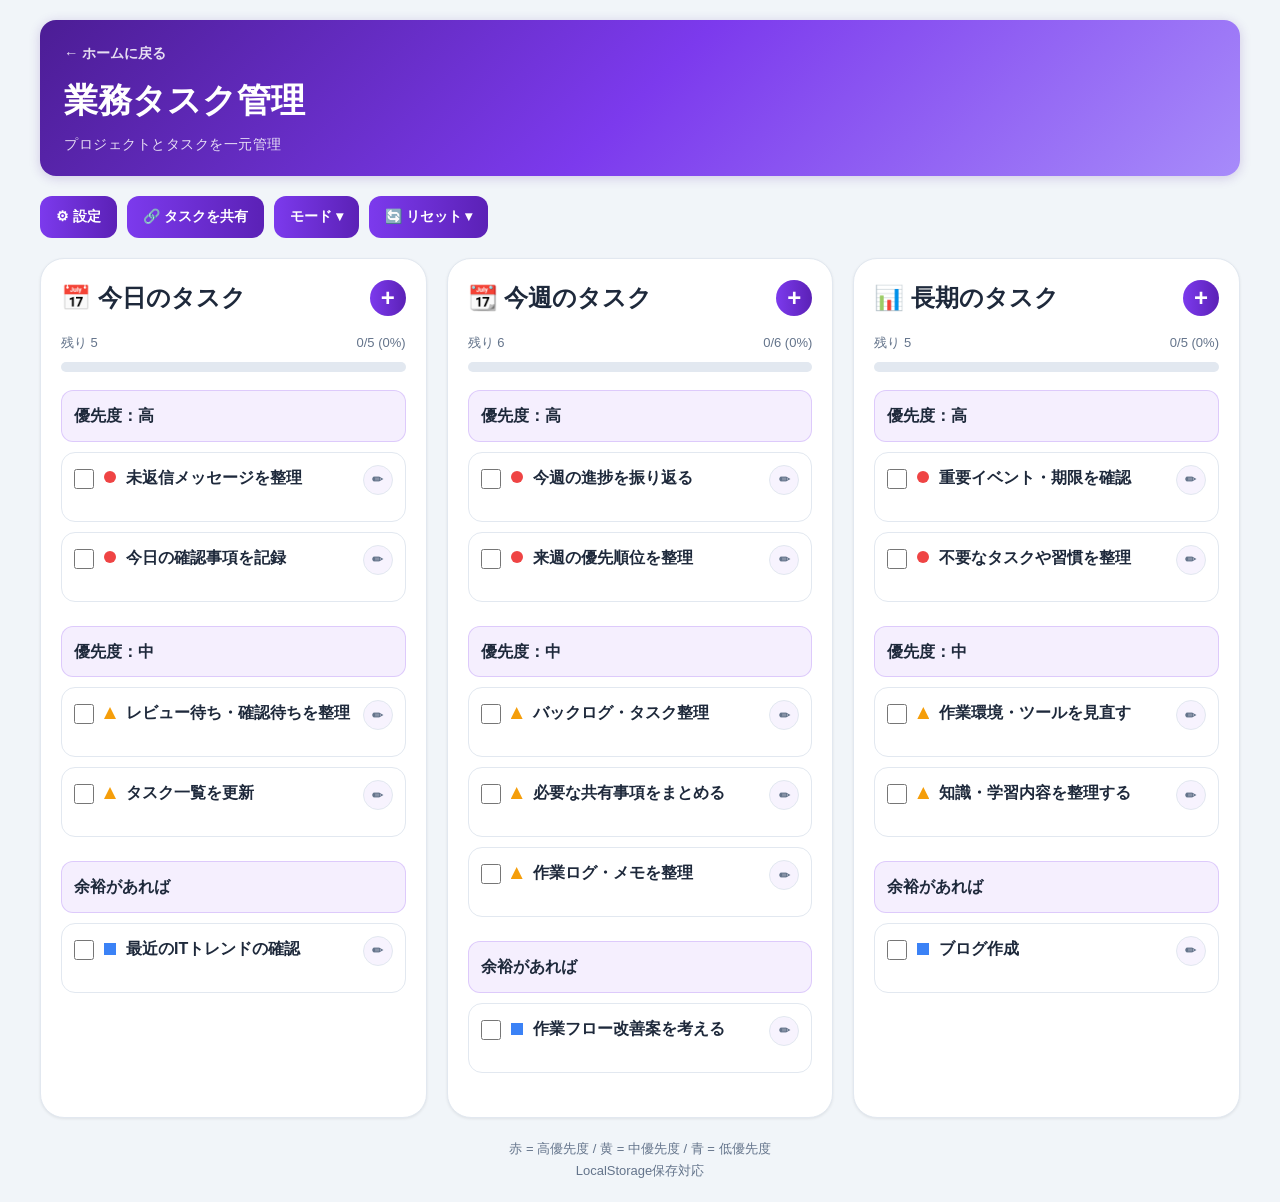
==== commit 794b0826: "バグ修正" ====
--- a/daily.html
+++ b/daily.html
@@ -173,7 +173,10 @@
 
     <main class="grid" aria-label="タスクリスト">
       <section class="card" aria-labelledby="daily-title">
-        <h2 id="daily-title">📅 今日のタスク</h2>
+        <div class="section-header">
+          <h2 id="daily-title">📅 今日のタスク</h2>
+          <button id="addDailyTaskBtn" class="btn-add-task" type="button" title="タスクを追加">+</button>
+        </div>
 
         <div class="progress-wrap">
           <div class="progress-top">
@@ -190,7 +193,10 @@
       </section>
 
       <section class="card" aria-labelledby="weekly-title">
-        <h2 id="weekly-title">📆 今週のタスク</h2>
+        <div class="section-header">
+          <h2 id="weekly-title">📆 今週のタスク</h2>
+          <button id="addWeeklyTaskBtn" class="btn-add-task" type="button" title="タスクを追加">+</button>
+        </div>
 
         <div class="progress-wrap">
           <div class="progress-top">
@@ -207,7 +213,10 @@
       </section>
 
       <section class="card" aria-labelledby="season-title">
-        <h2 id="season-title">📊 長期のタスク</h2>
+        <div class="section-header">
+          <h2 id="season-title">📊 長期のタスク</h2>
+          <button id="addSeasonTaskBtn" class="btn-add-task" type="button" title="タスクを追加">+</button>
+        </div>
 
         <div class="progress-wrap">
           <div class="progress-top">
@@ -243,41 +252,17 @@
 
       <div class="modal-body">
         <div class="tabs">
-          <button id="visibilityTab" class="tab-btn active" type="button">表示設定</button>
-          <button id="customTaskTab" class="tab-btn" type="button">カスタムタスク</button>
+          <button id="customTaskTab" class="tab-btn active" type="button">タスク管理</button>
           <button id="tagProjectTab" class="tab-btn" type="button">管理</button>
         </div>
 
-        <!-- 表示設定タブ -->
-        <div id="visibilityPanel" class="tab-panel active">
+        <!-- タスク管理タブ -->
+        <div id="customTaskPanel" class="tab-panel active">
           <div class="panel-header">
-            <p class="panel-description">各タスクの表示/非表示を設定できます。</p>
-            <button id="resetVisibilityBtn" class="btn-main btn-small" type="button">表示設定をリセット</button>
-          </div>
-          
-          <div class="settings-section">
-            <h3>今日のタスク</h3>
-            <div id="dailyVisibilitySettings" class="task-list"></div>
-          </div>
-
-          <div class="settings-section">
-            <h3>今週のタスク</h3>
-            <div id="weeklyVisibilitySettings" class="task-list"></div>
-          </div>
-
-          <div class="settings-section">
-            <h3>長期のタスク</h3>
-            <div id="seasonVisibilitySettings" class="task-list"></div>
-          </div>
-        </div>
-
-        <!-- カスタムタスクタブ -->
-        <div id="customTaskPanel" class="tab-panel">
-          <div class="panel-header">
-            <p class="panel-description">独自のタスクを追加できます。</p>
+            <p class="panel-description">タスクの追加・編集・削除・表示設定ができます。</p>
             <div class="button-group">
-              <button id="resetEditedDefaultTasksBtn" class="btn-main btn-small" type="button">デフォルトタスク編集をリセット</button>
-              <button id="resetCustomTasksBtn" class="btn-danger btn-small" type="button">全カスタムタスクを削除</button>
+              <button id="resetEditedDefaultTasksBtn" class="btn-main btn-small" type="button">デフォルトタスクのみにリセット</button>
+              <button id="resetCustomTasksBtn" class="btn-danger btn-small" type="button">全タスクを削除</button>
             </div>
           </div>
           
@@ -347,7 +332,7 @@
           </form>
 
           <div class="settings-section">
-            <h3>追加済みカスタムタスク</h3>
+            <h3>タスク一覧</h3>
             <div id="customTaskList" class="custom-task-list"></div>
           </div>
 
--- a/css/components.css
+++ b/css/components.css
@@ -119,6 +119,47 @@
   margin-bottom: 16px;
 }
 
+/* セクションヘッダー（タイトル + タスク追加ボタン） */
+.section-header {
+  display: flex;
+  justify-content: space-between;
+  align-items: center;
+  margin-bottom: 16px;
+}
+
+.section-header h2 {
+  margin: 0;
+}
+
+/* タスク追加ボタン */
+.btn-add-task {
+  background: linear-gradient(90deg, var(--neon), var(--purple));
+  color: white;
+  border: none;
+  border-radius: 50%;
+  width: 36px;
+  height: 36px;
+  font-size: 24px;
+  font-weight: bold;
+  display: flex;
+  align-items: center;
+  justify-content: center;
+  cursor: pointer;
+  padding: 0;
+  flex-shrink: 0;
+  transition: all 0.2s ease;
+  line-height: 1;
+}
+
+.btn-add-task:hover {
+  transform: scale(1.1) translateY(-1px);
+  box-shadow: 0 4px 12px rgba(124, 58, 237, 0.4);
+}
+
+.btn-add-task:active {
+  transform: scale(0.95);
+}
+
 /* ============================================================================
    進捗バー
    ============================================================================ */
--- a/css/responsive.css
+++ b/css/responsive.css
@@ -12,10 +12,6 @@
     display: grid;
     grid-template-columns: repeat(2, minmax(0, 1fr));
     gap: 8px;
-  }
-
-  .topbar #shareTasksBtn {
-    grid-column: 1 / -1;
   }
 
   .topbar .reset-dropdown-wrap,
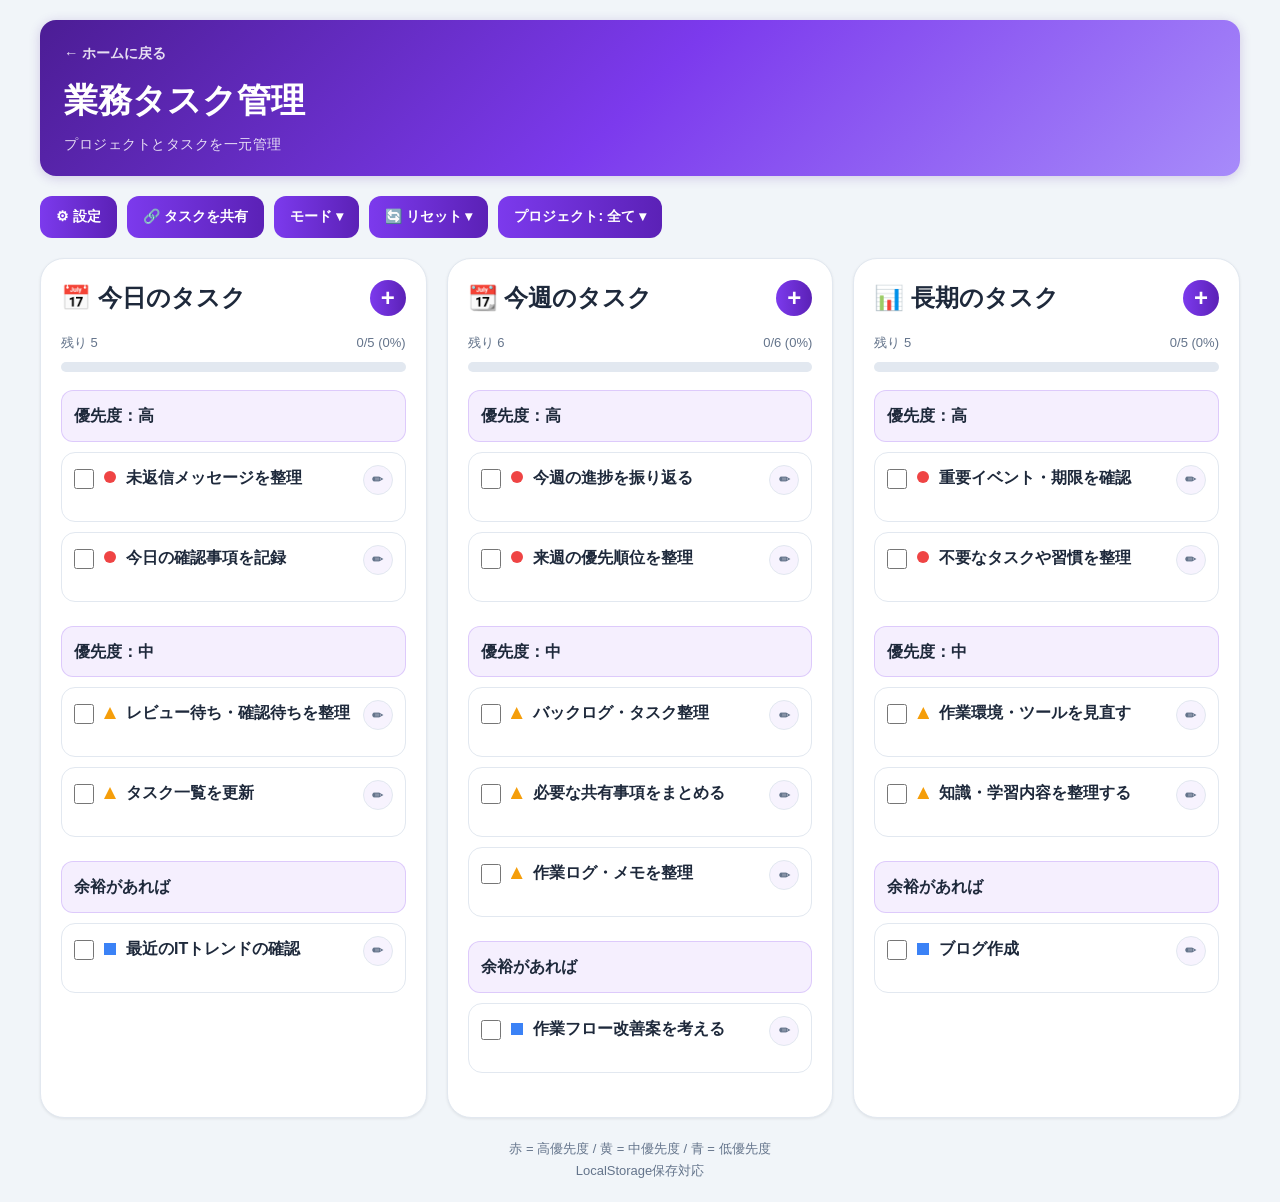
==== commit 0460a7c8: "プロジェクトの表示とタスクの自動移行" ====
--- a/daily.html
+++ b/daily.html
@@ -155,6 +155,19 @@
         </div>
       </div>
 
+      <div class="reset-dropdown-wrap project-filter-dropdown-wrap">
+        <button
+          id="projectFilterBtn"
+          class="btn-main"
+          type="button"
+          aria-haspopup="true"
+          aria-expanded="false"
+        >
+          プロジェクト: 全て ▾
+        </button>
+        <div id="projectFilterDropdown" class="reset-dropdown" hidden></div>
+      </div>
+
       <button
         id="kanbanViewBtn"
         class="btn-main toggle-btn"
@@ -304,8 +317,15 @@
             </div>
 
             <div class="form-group">
-              <label for="taskDeadline">締め切り（任意）</label>
-              <input type="date" id="taskDeadline">
+              <label for="taskStartDate">開始日（任意）</label>
+              <input type="date" id="taskStartDate">
+              <small class="form-help-text">開始日または終了日が今週内にある長期タスクは、今週へ自動表示されます</small>
+            </div>
+
+            <div class="form-group">
+              <label for="taskEndDate">終了日（任意）</label>
+              <input type="date" id="taskEndDate">
+              <small class="form-help-text">終了日は締め切りとして表示されます</small>
             </div>
 
             <div class="form-group">
--- a/css/modals.css
+++ b/css/modals.css
@@ -561,7 +561,32 @@
 .custom-task-list {
   display: flex;
   flex-direction: column;
-  gap: 10px;
+  gap: 24px;
+}
+
+/* タスクグループヘッダー */
+.task-group-header {
+  display: flex;
+  justify-content: space-between;
+  align-items: center;
+  padding: 10px 0;
+  border-bottom: 2px solid var(--purple);
+  margin-bottom: 12px;
+}
+
+.task-group-header h3 {
+  margin: 0;
+  font-size: 16px;
+  font-weight: 600;
+  color: var(--text);
+}
+
+.task-group-header .task-count {
+  font-size: 13px;
+  color: var(--sub);
+  background: rgba(124, 58, 237, 0.08);
+  padding: 4px 12px;
+  border-radius: 12px;
 }
 
 .custom-task-item {
--- a/css/responsive.css
+++ b/css/responsive.css
@@ -15,14 +15,17 @@
   }
 
   .topbar .reset-dropdown-wrap,
-  .topbar .mode-dropdown-wrap {
+  .topbar .mode-dropdown-wrap,
+  .topbar .project-filter-wrap {
     width: 100%;
   }
 
   .topbar > button,
   .topbar .reset-dropdown-wrap > button,
-  .topbar .mode-dropdown-wrap > button {
-    width: 100%;
+  .topbar .mode-dropdown-wrap > button,
+  .topbar .project-filter-wrap > select {
+    width: 100%;
+    min-width: auto;
   }
 }
 
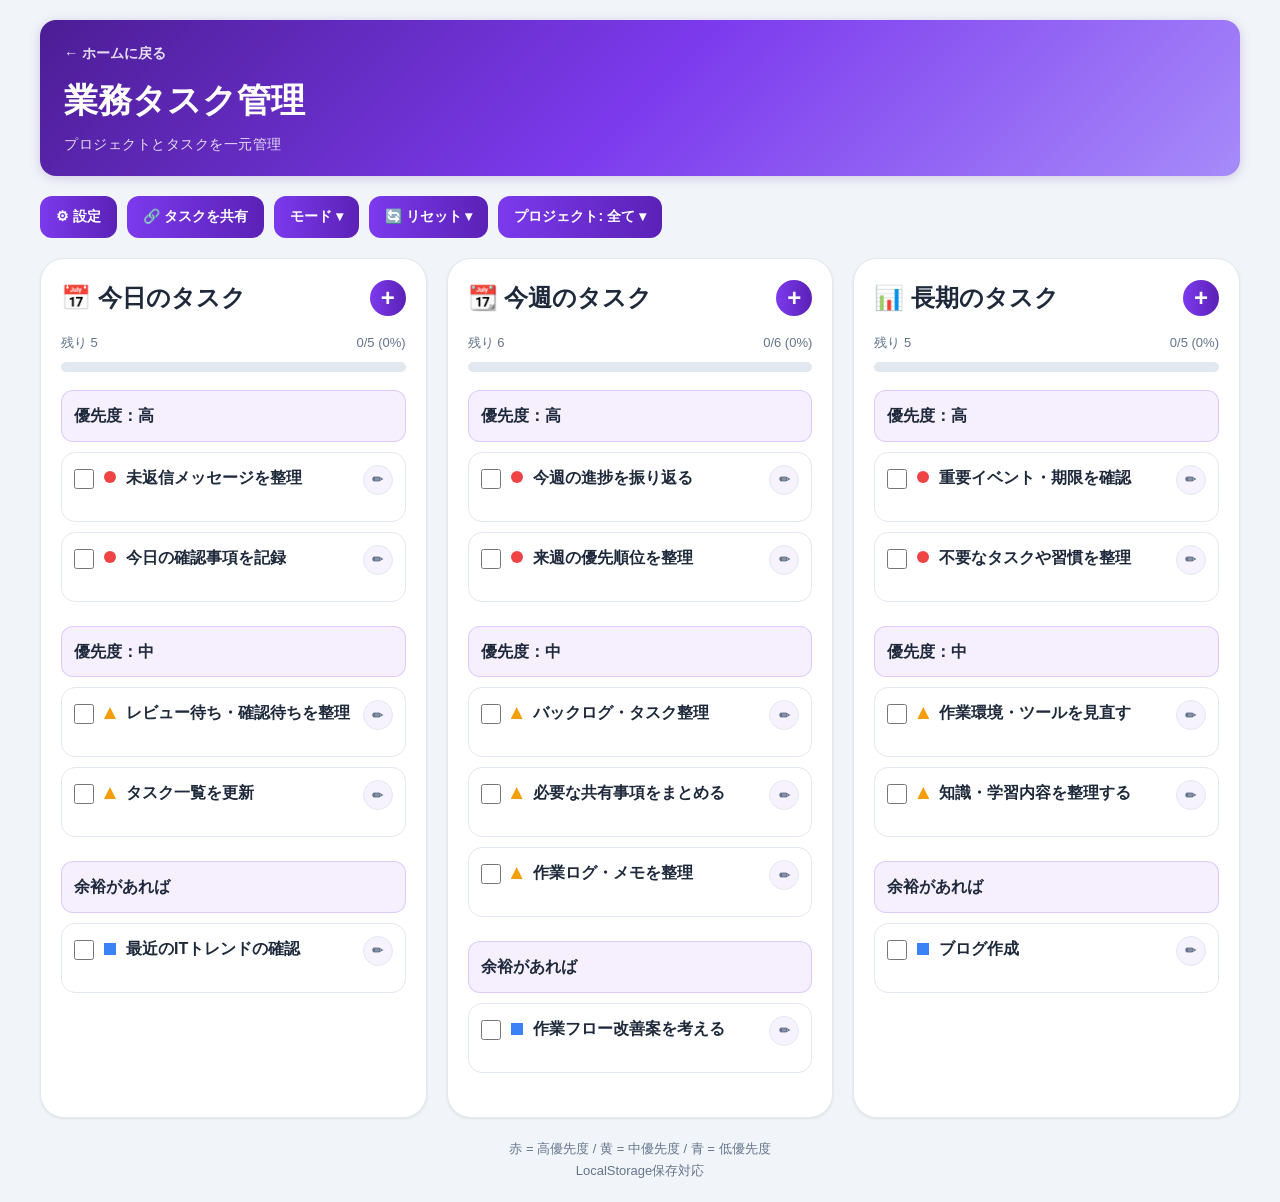
==== commit a83d87f1: "省略表示対応" ====
--- a/daily.html
+++ b/daily.html
@@ -291,7 +291,8 @@
 
             <div class="form-group">
               <label for="taskTitle">タスク名</label>
-              <input type="text" id="taskTitle" placeholder="例: 新しいタスク" required>
+              <input type="text" id="taskTitle" placeholder="例: 新しいタスク" maxlength="50" required>
+              <small class="char-counter" id="taskTitleCounter">0/50</small>
             </div>
 
             <div class="form-group">
@@ -345,7 +346,8 @@
 
             <div class="form-group">
               <label for="taskComment">メモ（任意）</label>
-              <textarea id="taskComment" placeholder="例: 毎週月曜日に実施" rows="3"></textarea>
+              <textarea id="taskComment" placeholder="例: 毎週月曜日に実施" rows="3" maxlength="200"></textarea>
+              <small class="char-counter" id="taskCommentCounter">0/200</small>
             </div>
 
             <button type="submit" class="btn-main">タスクを追加</button>
@@ -378,6 +380,7 @@
                 <div class="form-group">
                   <label for="tagManagerName">タグ名</label>
                   <input type="text" id="tagManagerName" maxlength="20" placeholder="例: 顧客対応" required>
+                  <small class="char-counter" id="tagManagerNameCounter">0/20</small>
                 </div>
                 <div class="form-group">
                   <label for="tagManagerColor">色</label>
@@ -401,6 +404,7 @@
                 <div class="form-group">
                   <label for="projectManagerName">プロジェクト名</label>
                   <input type="text" id="projectManagerName" maxlength="20" placeholder="例: 新規施策" required>
+                  <small class="char-counter" id="projectManagerNameCounter">0/20</small>
                 </div>
                 <div class="form-group">
                   <label for="projectManagerColor">色</label>
@@ -423,6 +427,7 @@
                 <div class="form-group">
                   <label for="assigneeManagerName">担当者名</label>
                   <input type="text" id="assigneeManagerName" maxlength="30" placeholder="例: 山田 / Team-A" required>
+                  <small class="char-counter" id="assigneeManagerNameCounter">0/30</small>
                 </div>
                 <button type="submit" class="btn-main">担当者を追加</button>
                 <button type="button" id="assigneeManagerCancelEdit" class="btn-secondary cancel-edit-btn">編集をキャンセル</button>
@@ -442,6 +447,7 @@
                 <div class="form-group">
                   <label for="statusManagerName">ステータス名</label>
                   <input type="text" id="statusManagerName" maxlength="20" placeholder="例: テスト中" required>
+                  <small class="char-counter" id="statusManagerNameCounter">0/20</small>
                 </div>
                 <div class="form-group">
                   <label for="statusManagerColor">色</label>
--- a/css/tasks.css
+++ b/css/tasks.css
@@ -57,6 +57,7 @@
 .task label,
 .task-label {
   flex: 1;
+  min-width: 0;
   cursor: pointer;
   display: flex;
   align-items: center;
@@ -94,6 +95,11 @@
 
 .task-title {
   font-weight: bold;
+  flex: 1;
+  min-width: 0;
+  overflow: hidden;
+  text-overflow: ellipsis;
+  white-space: nowrap;
 }
 
 /* タスクのレイアウト調整 */
--- a/css/modals.css
+++ b/css/modals.css
@@ -413,6 +413,23 @@
   margin-top: 6px;
   font-size: 12px;
   color: var(--sub);
+}
+
+.char-counter {
+  display: block;
+  margin-top: 4px;
+  font-size: 11px;
+  color: var(--sub);
+  text-align: right;
+}
+
+.char-counter.char-counter--warn {
+  color: #f59e0b;
+}
+
+.char-counter.char-counter--limit {
+  color: #ef4444;
+  font-weight: bold;
 }
 
 /* 時間入力グループ */
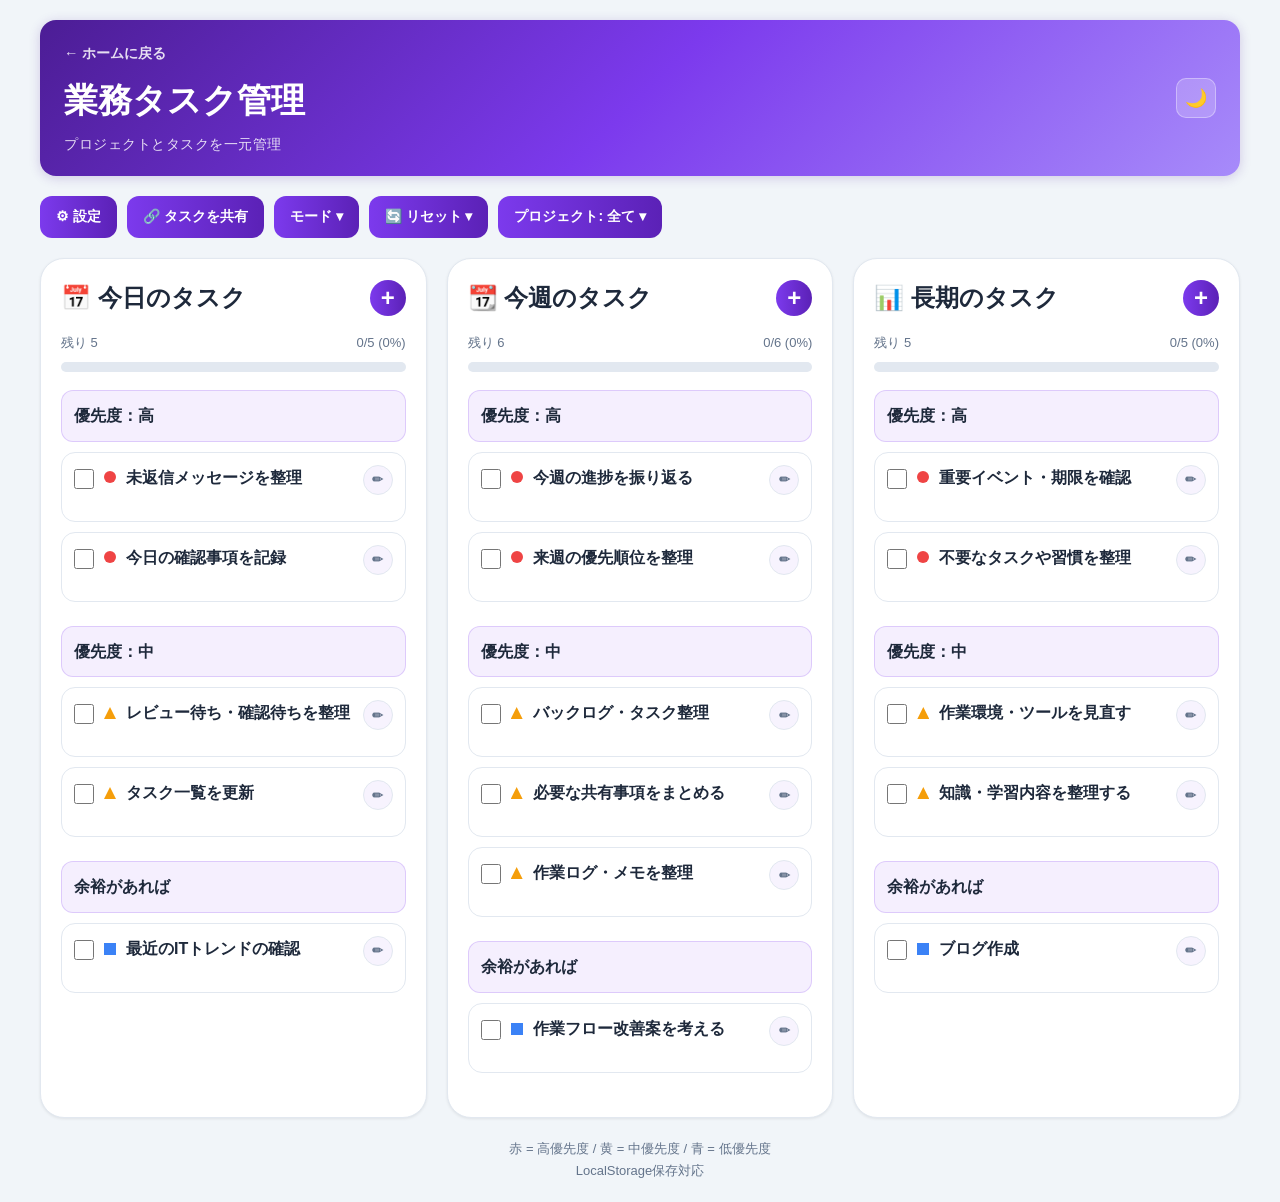
==== commit 421b0563: "全体リファクタリング" ====
--- a/daily.html
+++ b/daily.html
@@ -15,6 +15,10 @@
   <link rel="stylesheet" href="./css/modals.css?v=2.0.0">
   <link rel="stylesheet" href="./css/responsive.css?v=2.0.0">
   
+  <!-- テーマ: flashを防ぐため defer なしで先に読み込む -->
+  <script src="./js/theme.js"></script>
+  <script>initTheme();</script>
+
   <!-- JavaScript Modules -->
   <script defer src="./js/constants.js?v=2.0.0"></script>
   <script defer src="./js/storage.js?v=2.0.0"></script>
@@ -41,10 +45,17 @@
           <p class="subtitle">プロジェクトとタスクを一元管理</p>
         </div>
         <div class="mobile-actions">
-          <button 
-            id="menuToggleBtn" 
-            class="menu-toggle" 
-            type="button" 
+          <button
+            class="theme-toggle-btn"
+            type="button"
+            aria-label="ダークモードに切り替え"
+            aria-pressed="false"
+            onclick="toggleTheme()"
+          >🌙</button>
+          <button
+            id="menuToggleBtn"
+            class="menu-toggle"
+            type="button"
             aria-label="メニューを開く"
             aria-expanded="false"
           >
@@ -118,7 +129,7 @@
           </button>
           <div class="reset-dropdown-divider"></div>
           <button class="reset-dropdown-item mode-toggle-item" type="button" id="adminModeBtn" aria-pressed="false">
-            <span class="reset-item-label">管理者モード</span>
+            <span class="reset-item-label">担当者管理モード</span>
             <span class="mode-state-badge" id="adminModeBadge">OFF</span>
           </button>
         </div>
@@ -312,7 +323,7 @@
             </div>
 
             <div class="form-group" id="taskAssigneeGroup" style="display:none;">
-              <label id="taskAssigneeLabel">担当者（管理者モード時）</label>
+              <label id="taskAssigneeLabel">担当者（担当者管理モード時）</label>
               <div id="taskAssigneeChecklist" class="assignee-checklist" role="group" aria-labelledby="taskAssigneeLabel"></div>
               <small id="taskAssigneeHelp" class="form-help-text">複数選択可（チェックで選択）</small>
             </div>
--- a/css/variables.css
+++ b/css/variables.css
@@ -19,4 +19,50 @@
   --high: #ef4444;
   --mid: #f59e0b;
   --low: #3b82f6;
+
+  /* テーマ切り替えボタン */
+  --theme-btn-bg: rgba(255, 255, 255, 0.2);
+  --theme-btn-hover: rgba(255, 255, 255, 0.35);
 }
+
+/* ダークモード */
+[data-theme="dark"] {
+  --bg: #0f172a;
+  --card: #1e293b;
+  --line: #334155;
+
+  --text: #e2e8f0;
+  --sub: #94a3b8;
+
+  --neon: #8b5cf6;
+  --purple: #6d28d9;
+
+  --high: #f87171;
+  --mid: #fbbf24;
+  --low: #60a5fa;
+
+  --theme-btn-bg: rgba(0, 0, 0, 0.2);
+  --theme-btn-hover: rgba(0, 0, 0, 0.35);
+}
+
+/* OSのダークモード設定に追従（ユーザーが明示的にテーマを指定していない場合） */
+@media (prefers-color-scheme: dark) {
+  :root:not([data-theme="light"]):not([data-theme="dark"]) {
+    --bg: #0f172a;
+    --card: #1e293b;
+    --line: #334155;
+
+    --text: #e2e8f0;
+    --sub: #94a3b8;
+
+    --neon: #8b5cf6;
+    --purple: #6d28d9;
+
+    --high: #f87171;
+    --mid: #fbbf24;
+    --low: #60a5fa;
+
+    --theme-btn-bg: rgba(0, 0, 0, 0.2);
+    --theme-btn-hover: rgba(0, 0, 0, 0.35);
+  }
+}
--- a/css/layout.css
+++ b/css/layout.css
@@ -99,6 +99,38 @@
     opacity: 0.6;
     transform: scale(1.2);
   }
+}
+
+/* テーマ切り替えボタン */
+.theme-toggle-btn {
+  display: flex;
+  align-items: center;
+  justify-content: center;
+  width: 40px;
+  height: 40px;
+  padding: 0;
+  background: var(--theme-btn-bg, rgba(255, 255, 255, 0.2));
+  border: 1px solid rgba(255, 255, 255, 0.35);
+  border-radius: 10px;
+  font-size: 18px;
+  line-height: 1;
+  color: #fff;
+  cursor: pointer;
+  flex-shrink: 0;
+  transition: background 0.2s, border-color 0.2s;
+}
+
+.theme-toggle-btn:hover {
+  background: var(--theme-btn-hover, rgba(255, 255, 255, 0.35));
+  border-color: rgba(255, 255, 255, 0.55);
+  transform: none;
+  filter: none;
+  box-shadow: none;
+}
+
+.theme-toggle-btn:focus-visible {
+  outline: 2px solid #ffffff;
+  outline-offset: 2px;
 }
 
 /* ハンバーガーメニューボタン */
--- a/css/components.css
+++ b/css/components.css
@@ -129,6 +129,8 @@
 
 .section-header h2 {
   margin: 0;
+  flex: 1;
+  min-width: 0;
 }
 
 /* タスク追加ボタン */
--- a/css/modals.css
+++ b/css/modals.css
@@ -4,7 +4,7 @@
 .modal {
   display: none;
   position: fixed;
-  z-index: 2000;
+  z-index: 10001;
   left: 0;
   top: 0;
   width: 100%;
--- a/css/responsive.css
+++ b/css/responsive.css
@@ -51,6 +51,7 @@
   .card {
     padding: 16px;
     border-radius: 18px;
+    min-width: 0;
   }
 
   .grid {
